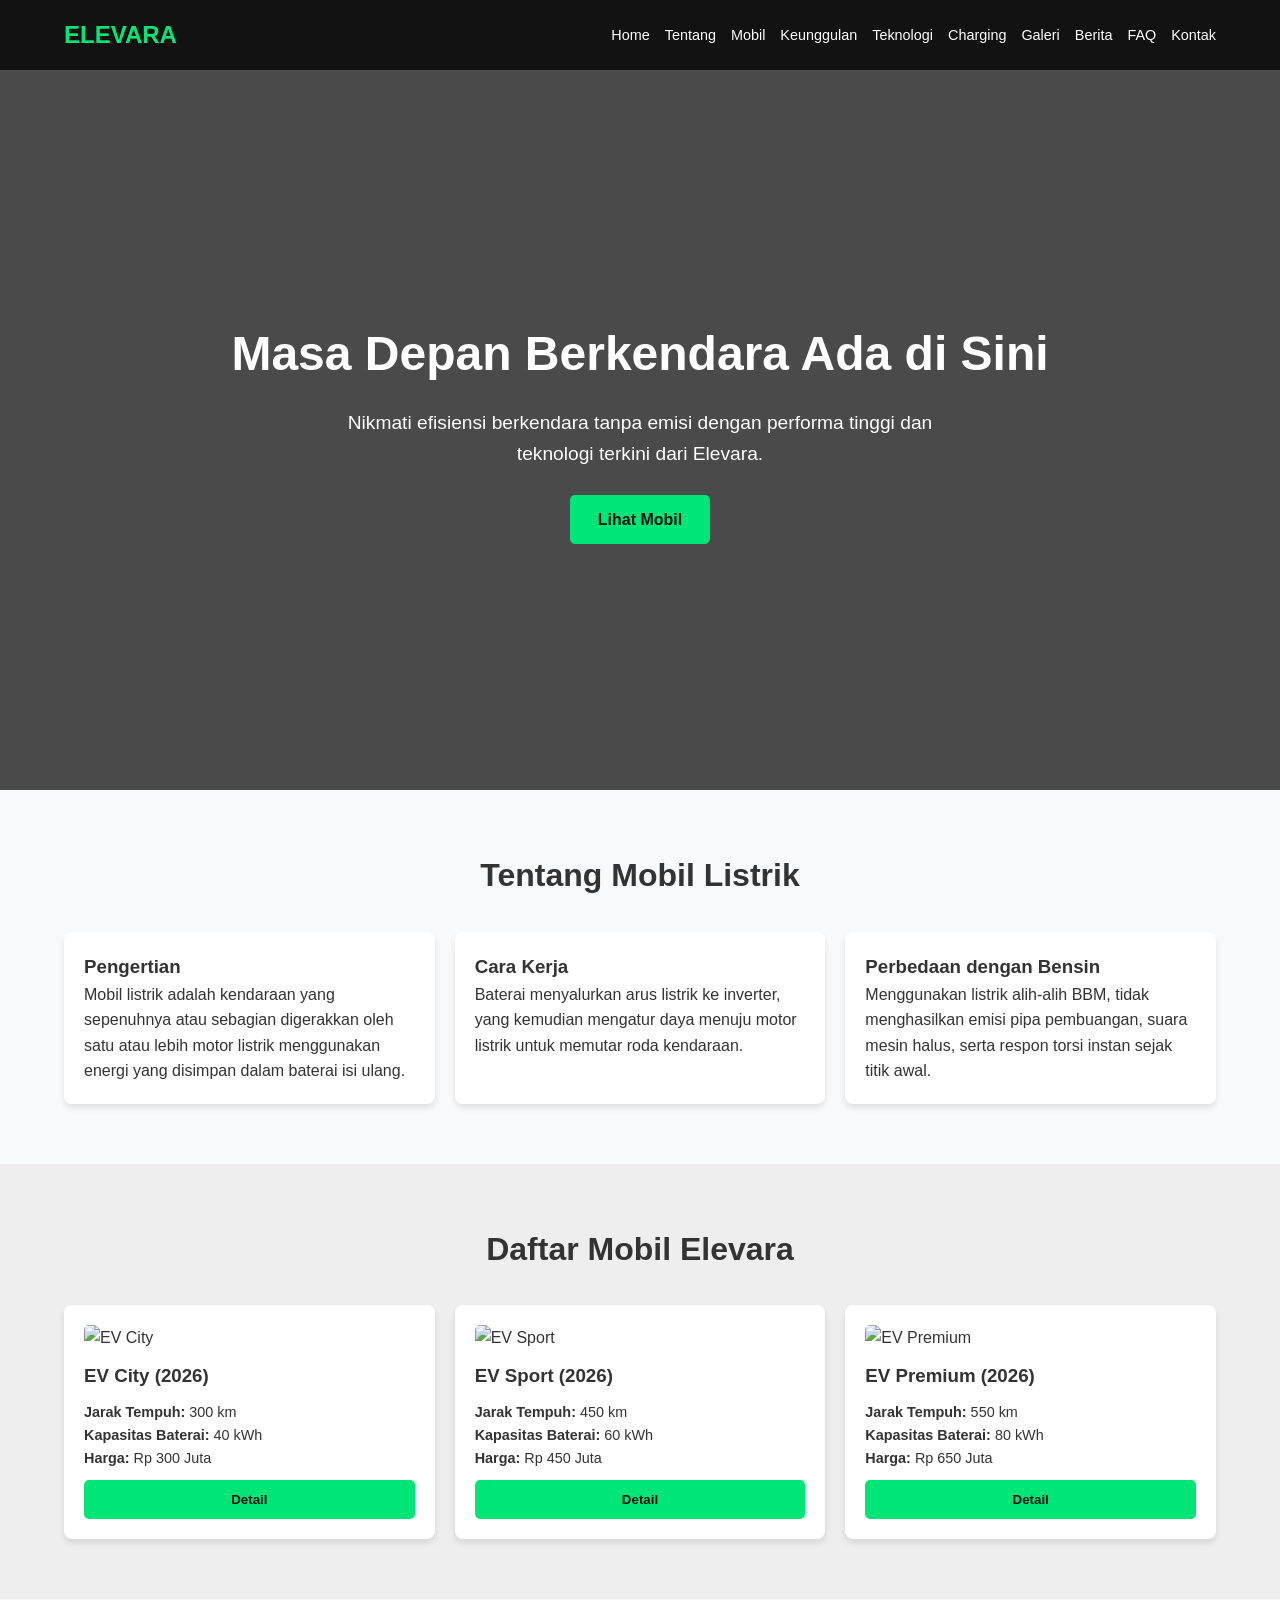
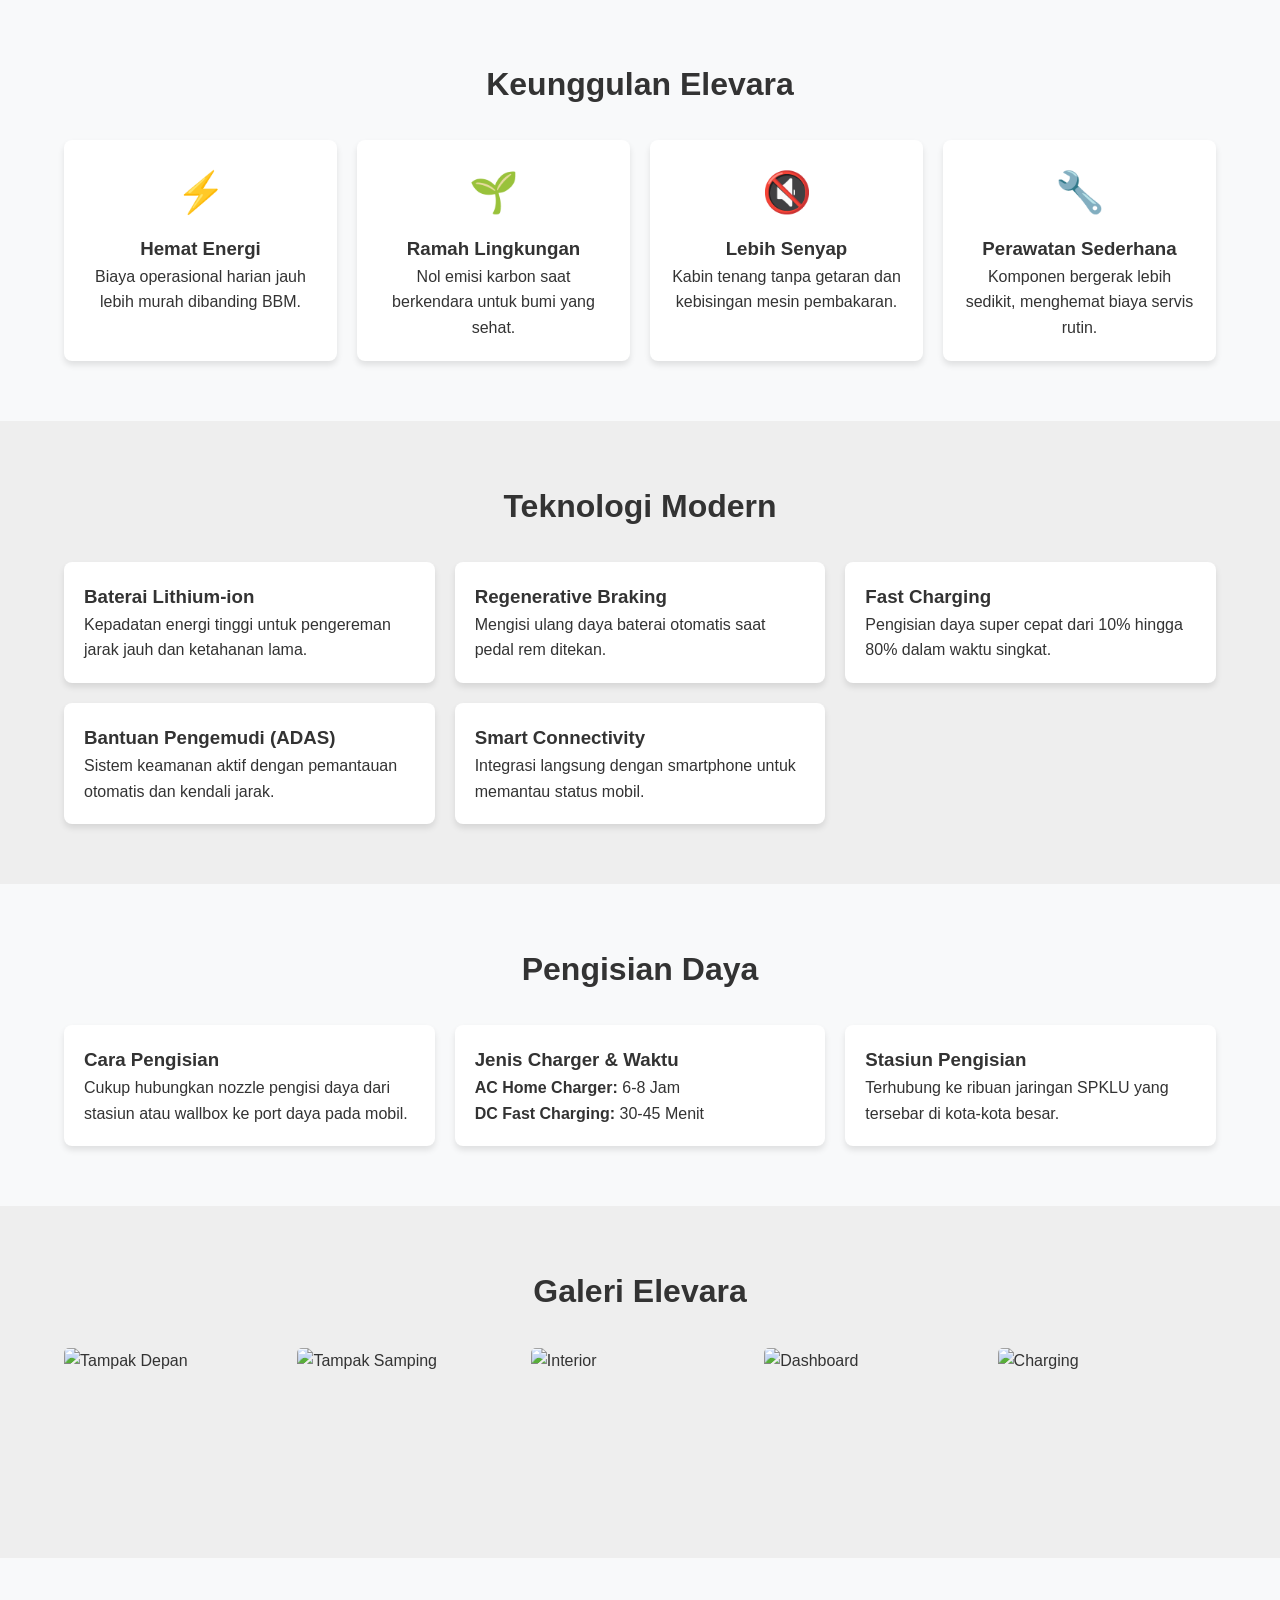
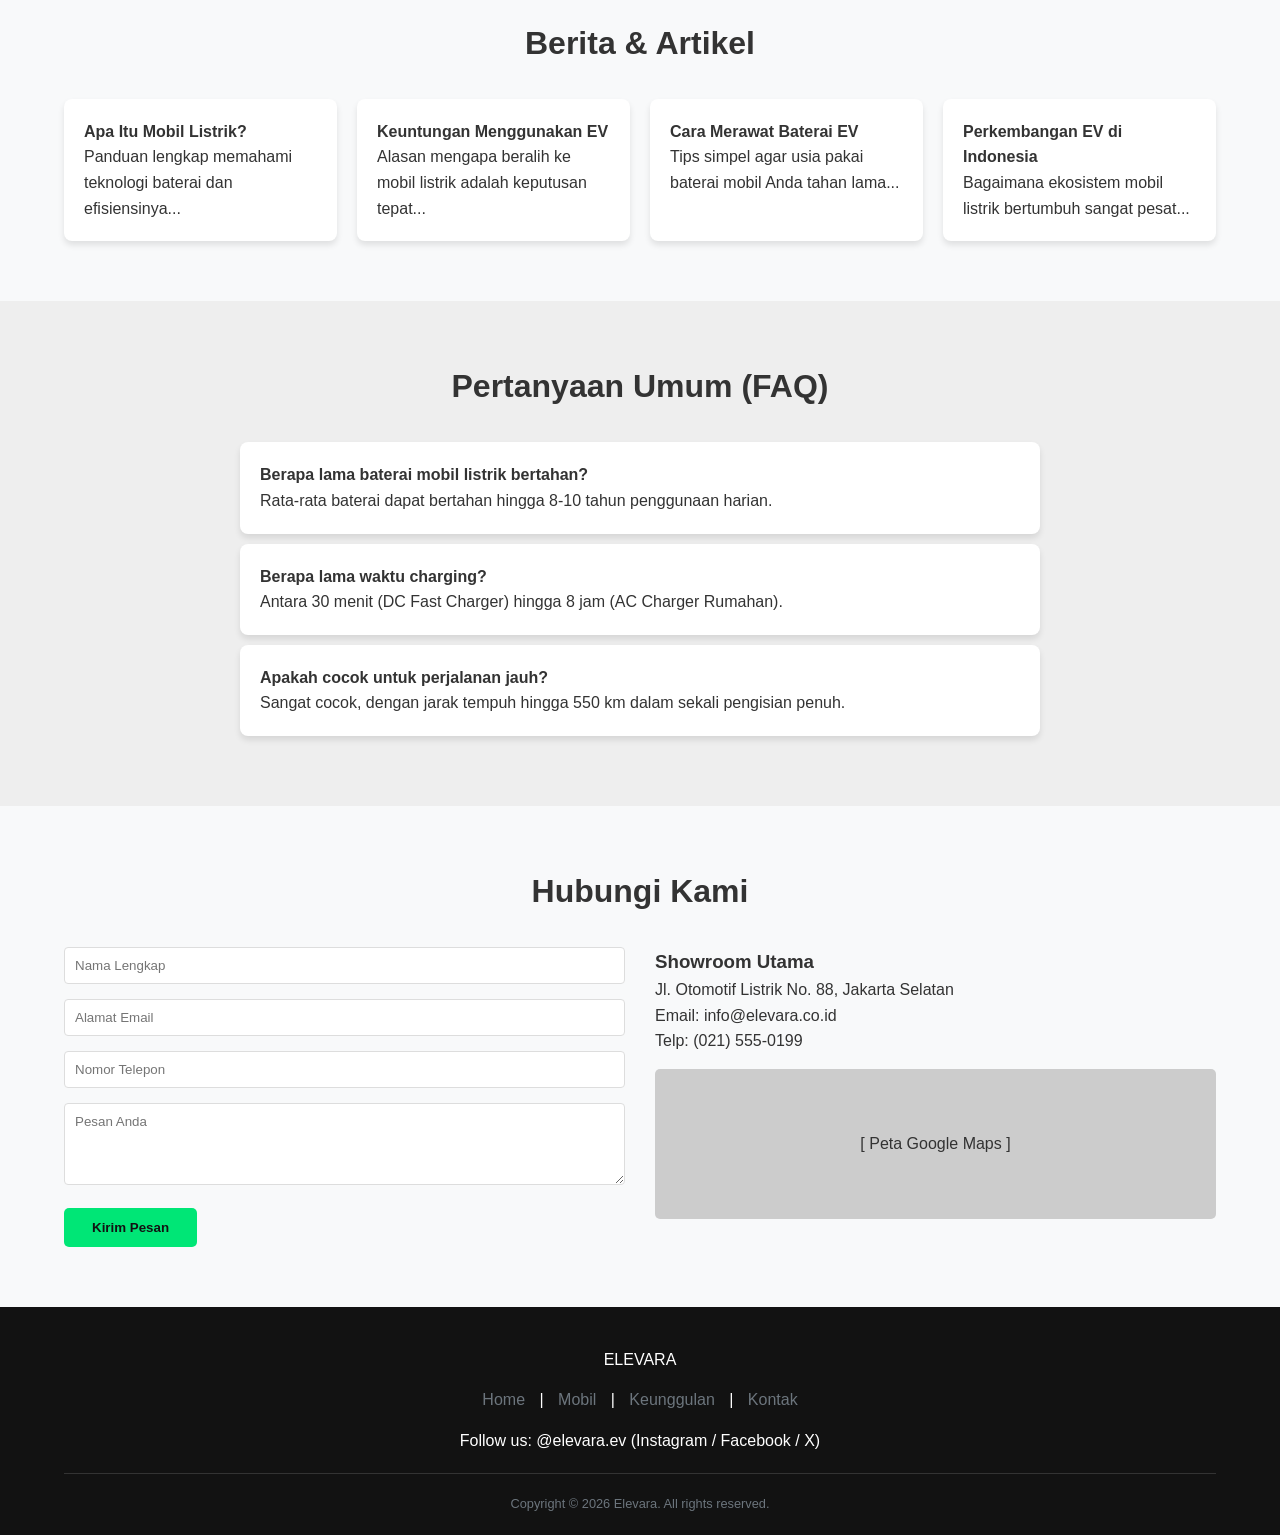
==== index.html @ b480e158 "first push" ====
<!DOCTYPE html>
<html lang="id">
<head>
    <meta charset="UTF-8">
    <meta name="viewport" content="width=device-width, initial-scale=1.0">
    <title>Elevara - Masa Depan Berkendara</title>
    <!-- Menghubungkan ke file CSS eksternal -->
    <link rel="stylesheet" href="style.css">
</head>
<body>

    <!-- Header / Navbar -->
    <nav>
        <div class="logo">ELEVARA</div>
        <ul>
            <li><a href="#home">Home</a></li>
            <li><a href="#tentang">Tentang</a></li>
            <li><a href="#mobil">Mobil</a></li>
            <li><a href="#keunggulan">Keunggulan</a></li>
            <li><a href="#teknologi">Teknologi</a></li>
            <li><a href="#charging">Charging</a></li>
            <li><a href="#galeri">Galeri</a></li>
            <li><a href="#berita">Berita</a></li>
            <li><a href="#faq">FAQ</a></li>
            <li><a href="#kontak">Kontak</a></li>
        </ul>
    </nav>

    <!-- 1. Home / Beranda -->
    <section id="home" class="hero">
        <h1>Masa Depan Berkendara Ada di Sini</h1>
        <p>Nikmati efisiensi berkendara tanpa emisi dengan performa tinggi dan teknologi terkini dari Elevara.</p>
        <a href="#mobil" class="btn">Lihat Mobil</a>
    </section>

    <!-- 2. Tentang Mobil Listrik -->
    <section id="tentang">
        <h2 class="section-title">Tentang Mobil Listrik</h2>
        <div class="grid-3">
            <div class="card">
                <h3>Pengertian</h3>
                <p>Mobil listrik adalah kendaraan yang sepenuhnya atau sebagian digerakkan oleh satu atau lebih motor listrik menggunakan energi yang disimpan dalam baterai isi ulang.</p>
            </div>
            <div class="card">
                <h3>Cara Kerja</h3>
                <p>Baterai menyalurkan arus listrik ke inverter, yang kemudian mengatur daya menuju motor listrik untuk memutar roda kendaraan.</p>
            </div>
            <div class="card">
                <h3>Perbedaan dengan Bensin</h3>
                <p>Menggunakan listrik alih-alih BBM, tidak menghasilkan emisi pipa pembuangan, suara mesin halus, serta respon torsi instan sejak titik awal.</p>
            </div>
        </div>
    </section>

    <!-- 3. Daftar Mobil -->
    <section id="mobil" class="bg-alt">
        <h2 class="section-title">Daftar Mobil Elevara</h2>
        <div class="grid-3">
            <div class="card car-card">
                <img src="https://images.unsplash.com/photo-1552519507-da3b142c6e3d?auto=format&fit=crop&w=500&q=80" alt="EV City">
                <h3>EV City (2026)</h3>
                <ul>
                    <li><strong>Jarak Tempuh:</strong> 300 km</li>
                    <li><strong>Kapasitas Baterai:</strong> 40 kWh</li>
                    <li><strong>Harga:</strong> Rp 300 Juta</li>
                </ul>
                <button class="btn btn-full">Detail</button>
            </div>
            <div class="card car-card">
                <img src="https://images.unsplash.com/photo-1617788138017-80ad40651399?auto=format&fit=crop&w=500&q=80" alt="EV Sport">
                <h3>EV Sport (2026)</h3>
                <ul>
                    <li><strong>Jarak Tempuh:</strong> 450 km</li>
                    <li><strong>Kapasitas Baterai:</strong> 60 kWh</li>
                    <li><strong>Harga:</strong> Rp 450 Juta</li>
                </ul>
                <button class="btn btn-full">Detail</button>
            </div>
            <div class="card car-card">
                <img src="https://images.unsplash.com/photo-1560958089-b8a1929cea89?auto=format&fit=crop&w=500&q=80" alt="EV Premium">
                <h3>EV Premium (2026)</h3>
                <ul>
                    <li><strong>Jarak Tempuh:</strong> 550 km</li>
                    <li><strong>Kapasitas Baterai:</strong> 80 kWh</li>
                    <li><strong>Harga:</strong> Rp 650 Juta</li>
                </ul>
                <button class="btn btn-full">Detail</button>
            </div>
        </div>
    </section>

    <!-- 4. Keunggulan -->
    <section id="keunggulan">
        <h2 class="section-title">Keunggulan Elevara</h2>
        <div class="grid-4">
            <div class="card card-center">
                <h2>⚡</h2>
                <h3>Hemat Energi</h3>
                <p>Biaya operasional harian jauh lebih murah dibanding BBM.</p>
            </div>
            <div class="card card-center">
                <h2>🌱</h2>
                <h3>Ramah Lingkungan</h3>
                <p>Nol emisi karbon saat berkendara untuk bumi yang sehat.</p>
            </div>
            <div class="card card-center">
                <h2>🔇</h2>
                <h3>Lebih Senyap</h3>
                <p>Kabin tenang tanpa getaran dan kebisingan mesin pembakaran.</p>
            </div>
            <div class="card card-center">
                <h2>🔧</h2>
                <h3>Perawatan Sederhana</h3>
                <p>Komponen bergerak lebih sedikit, menghemat biaya servis rutin.</p>
            </div>
        </div>
    </section>

    <!-- 5. Teknologi -->
    <section id="teknologi" class="bg-alt">
        <h2 class="section-title">Teknologi Modern</h2>
        <div class="grid-3">
            <div class="card">
                <h3>Baterai Lithium-ion</h3>
                <p>Kepadatan energi tinggi untuk pengereman jarak jauh dan ketahanan lama.</p>
            </div>
            <div class="card">
                <h3>Regenerative Braking</h3>
                <p>Mengisi ulang daya baterai otomatis saat pedal rem ditekan.</p>
            </div>
            <div class="card">
                <h3>Fast Charging</h3>
                <p>Pengisian daya super cepat dari 10% hingga 80% dalam waktu singkat.</p>
            </div>
            <div class="card">
                <h3>Bantuan Pengemudi (ADAS)</h3>
                <p>Sistem keamanan aktif dengan pemantauan otomatis dan kendali jarak.</p>
            </div>
            <div class="card">
                <h3>Smart Connectivity</h3>
                <p>Integrasi langsung dengan smartphone untuk memantau status mobil.</p>
            </div>
        </div>
    </section>

    <!-- 6. Charging / Pengisian Daya -->
    <section id="charging">
        <h2 class="section-title">Pengisian Daya</h2>
        <div class="grid-3">
            <div class="card">
                <h3>Cara Pengisian</h3>
                <p>Cukup hubungkan nozzle pengisi daya dari stasiun atau wallbox ke port daya pada mobil.</p>
            </div>
            <div class="card">
                <h3>Jenis Charger & Waktu</h3>
                <p><strong>AC Home Charger:</strong> 6-8 Jam<br><strong>DC Fast Charging:</strong> 30-45 Menit</p>
            </div>
            <div class="card">
                <h3>Stasiun Pengisian</h3>
                <p>Terhubung ke ribuan jaringan SPKLU yang tersebar di kota-kota besar.</p>
            </div>
        </div>
    </section>

    <!-- 7. Gallery -->
    <section id="galeri" class="bg-alt">
        <h2 class="section-title">Galeri Elevara</h2>
        <div class="gallery-grid">
            <img src="https://images.unsplash.com/photo-1563720223185-11003d516935?auto=format&fit=crop&w=400&q=80" alt="Tampak Depan">
            <img src="https://images.unsplash.com/photo-1552519507-da3b142c6e3d?auto=format&fit=crop&w=400&q=80" alt="Tampak Samping">
            <img src="https://images.unsplash.com/photo-1541899481282-d53bffe3c35d?auto=format&fit=crop&w=400&q=80" alt="Interior">
            <img src="https://images.unsplash.com/photo-1508974239320-0a029497e820?auto=format&fit=crop&w=400&q=80" alt="Dashboard">
            <img src="https://images.unsplash.com/photo-1563720223185-11003d516935?auto=format&fit=crop&w=400&q=80" alt="Charging">
        </div>
    </section>

    <!-- 8. Berita / Artikel -->
    <section id="berita">
        <h2 class="section-title">Berita & Artikel</h2>
        <div class="grid-4">
            <div class="card">
                <h4>Apa Itu Mobil Listrik?</h4>
                <p>Panduan lengkap memahami teknologi baterai dan efisiensinya...</p>
            </div>
            <div class="card">
                <h4>Keuntungan Menggunakan EV</h4>
                <p>Alasan mengapa beralih ke mobil listrik adalah keputusan tepat...</p>
            </div>
            <div class="card">
                <h4>Cara Merawat Baterai EV</h4>
                <p>Tips simpel agar usia pakai baterai mobil Anda tahan lama...</p>
            </div>
            <div class="card">
                <h4>Perkembangan EV di Indonesia</h4>
                <p>Bagaimana ekosistem mobil listrik bertumbuh sangat pesat...</p>
            </div>
        </div>
    </section>

    <!-- 9. FAQ -->
    <section id="faq" class="bg-alt">
        <h2 class="section-title">Pertanyaan Umum (FAQ)</h2>
        <div class="faq-container">
            <div class="card mb-10">
                <strong>Berapa lama baterai mobil listrik bertahan?</strong>
                <p>Rata-rata baterai dapat bertahan hingga 8-10 tahun penggunaan harian.</p>
            </div>
            <div class="card mb-10">
                <strong>Berapa lama waktu charging?</strong>
                <p>Antara 30 menit (DC Fast Charger) hingga 8 jam (AC Charger Rumahan).</p>
            </div>
            <div class="card mb-10">
                <strong>Apakah cocok untuk perjalanan jauh?</strong>
                <p>Sangat cocok, dengan jarak tempuh hingga 550 km dalam sekali pengisian penuh.</p>
            </div>
        </div>
    </section>

    <!-- 10. Contact -->
    <section id="kontak">
        <h2 class="section-title">Hubungi Kami</h2>
        <div class="contact-container">
            <form action="#">
                <input type="text" placeholder="Nama Lengkap" required>
                <input type="email" placeholder="Alamat Email" required>
                <input type="tel" placeholder="Nomor Telepon" required>
                <textarea rows="4" placeholder="Pesan Anda"></textarea>
                <button type="submit" class="btn">Kirim Pesan</button>
            </form>
            <div>
                <h3>Showroom Utama</h3>
                <p>Jl. Otomotif Listrik No. 88, Jakarta Selatan</p>
                <p>Email: info@elevara.co.id</p>
                <p>Telp: (021) 555-0199</p>
                <div class="map-placeholder">
                    [ Peta Google Maps ]
                </div>
            </div>
        </div>
    </section>

    <!-- 11. Footer -->
    <footer>
        <div class="logo">ELEVARA</div>
        <div class="footer-links">
            <a href="#home">Home</a> | 
            <a href="#mobil">Mobil</a> | 
            <a href="#keunggulan">Keunggulan</a> | 
            <a href="#kontak">Kontak</a>
        </div>
        <p>Follow us: @elevara.ev (Instagram / Facebook / X)</p>
        <div class="copyright">
            Copyright © 2026 Elevara. All rights reserved.
        </div>
    </footer>

</body>
</html>
---- style.css ----
:root {
    --primary: #0d6efd;
    --accent: #00e676;
    --dark: #121212;
    --light: #f8f9fa;
    --grey: #6c757d;
}

* {
    box-sizing: border-box;
    margin: 0;
    padding: 0;
    font-family: 'Segoe UI', Tahoma, Geneva, Verdana, sans-serif;
}

body {
    background-color: var(--light);
    color: #333;
    line-height: 1.6;
}

/* Navigation */
nav {
    background: var(--dark);
    color: white;
    padding: 1rem 5%;
    display: flex;
    justify-content: space-between;
    align-items: center;
    position: sticky;
    top: 0;
    z-index: 1000;
}

nav .logo {
    font-size: 1.5rem;
    font-weight: bold;
    color: var(--accent);
}

nav ul {
    display: flex;
    list-style: none;
    gap: 15px;
}

nav a {
    color: white;
    text-decoration: none;
    font-size: 0.9rem;
    transition: 0.3s;
}

nav a:hover {
    color: var(--accent);
}

/* General Section */
section {
    padding: 60px 5%;
}

.bg-alt {
    background-color: #eee;
}

.section-title {
    text-align: center;
    font-size: 2rem;
    margin-bottom: 30px;
}

/* 1. Hero Section */
.hero {
    background: linear-gradient(rgba(0, 0, 0, 0.7), rgba(0, 0, 0, 0.7)), 
                url('https://images.unsplash.com/photo-1563720223185-11003d516935?auto=format&fit=crop&w=1200&q=80') center/cover;
    height: 80vh;
    color: white;
    display: flex;
    flex-direction: column;
    justify-content: center;
    align-items: center;
    text-align: center;
    padding: 0 20px;
}

.hero h1 {
    font-size: 3rem;
    margin-bottom: 15px;
}

.hero p {
    font-size: 1.2rem;
    max-width: 600px;
    margin-bottom: 25px;
}

/* Buttons */
.btn {
    background: var(--accent);
    color: var(--dark);
    padding: 12px 28px;
    text-decoration: none;
    font-weight: bold;
    border-radius: 5px;
    border: none;
    cursor: pointer;
    display: inline-block;
}

.btn:hover {
    background: #00c853;
}

.btn-full {
    width: 100%;
}

/* Grid Layouts */
.grid-3 {
    display: grid;
    grid-template-columns: repeat(auto-fit, minmax(280px, 1fr));
    gap: 20px;
}

.grid-4 {
    display: grid;
    grid-template-columns: repeat(auto-fit, minmax(220px, 1fr));
    gap: 20px;
}

/* Cards */
.card {
    background: white;
    border-radius: 8px;
    padding: 20px;
    box-shadow: 0 4px 6px rgba(0, 0, 0, 0.1);
}

.card-center {
    text-align: center;
}

.card-center h2 {
    font-size: 2.5rem;
    margin-bottom: 10px;
}

.mb-10 {
    margin-bottom: 10px;
}

/* 3. Mobil Cards */
.car-card img {
    width: 100%;
    height: 180px;
    object-fit: cover;
    border-radius: 5px;
}

.car-card h3 {
    margin: 10px 0;
}

.car-card ul {
    list-style: none;
    margin: 10px 0;
    font-size: 0.9rem;
}

/* 7. Gallery */
.gallery-grid {
    display: grid;
    grid-template-columns: repeat(auto-fit, minmax(200px, 1fr));
    gap: 15px;
}

.gallery-grid img {
    width: 100%;
    height: 150px;
    object-fit: cover;
    border-radius: 5px;
}

/* 9. FAQ Container */
.faq-container {
    max-width: 800px;
    margin: auto;
}

/* 10. Contact */
.contact-container {
    display: grid;
    grid-template-columns: repeat(auto-fit, minmax(300px, 1fr));
    gap: 30px;
}

form input, form textarea {
    width: 100%;
    padding: 10px;
    margin-bottom: 15px;
    border: 1px solid #ddd;
    border-radius: 4px;
}

.map-placeholder {
    background: #ccc;
    width: 100%;
    height: 150px;
    border-radius: 5px;
    margin-top: 15px;
    display: flex;
    align-items: center;
    justify-content: center;
}

/* 11. Footer */
footer {
    background: var(--dark);
    color: white;
    padding: 40px 5% 20px;
    text-align: center;
}

.footer-links {
    margin: 15px 0;
}

footer a {
    color: var(--grey);
    text-decoration: none;
    margin: 0 10px;
}

.copyright {
    margin-top: 20px;
    border-top: 1px solid #333;
    padding-top: 20px;
    font-size: 0.8rem;
    color: var(--grey);
}
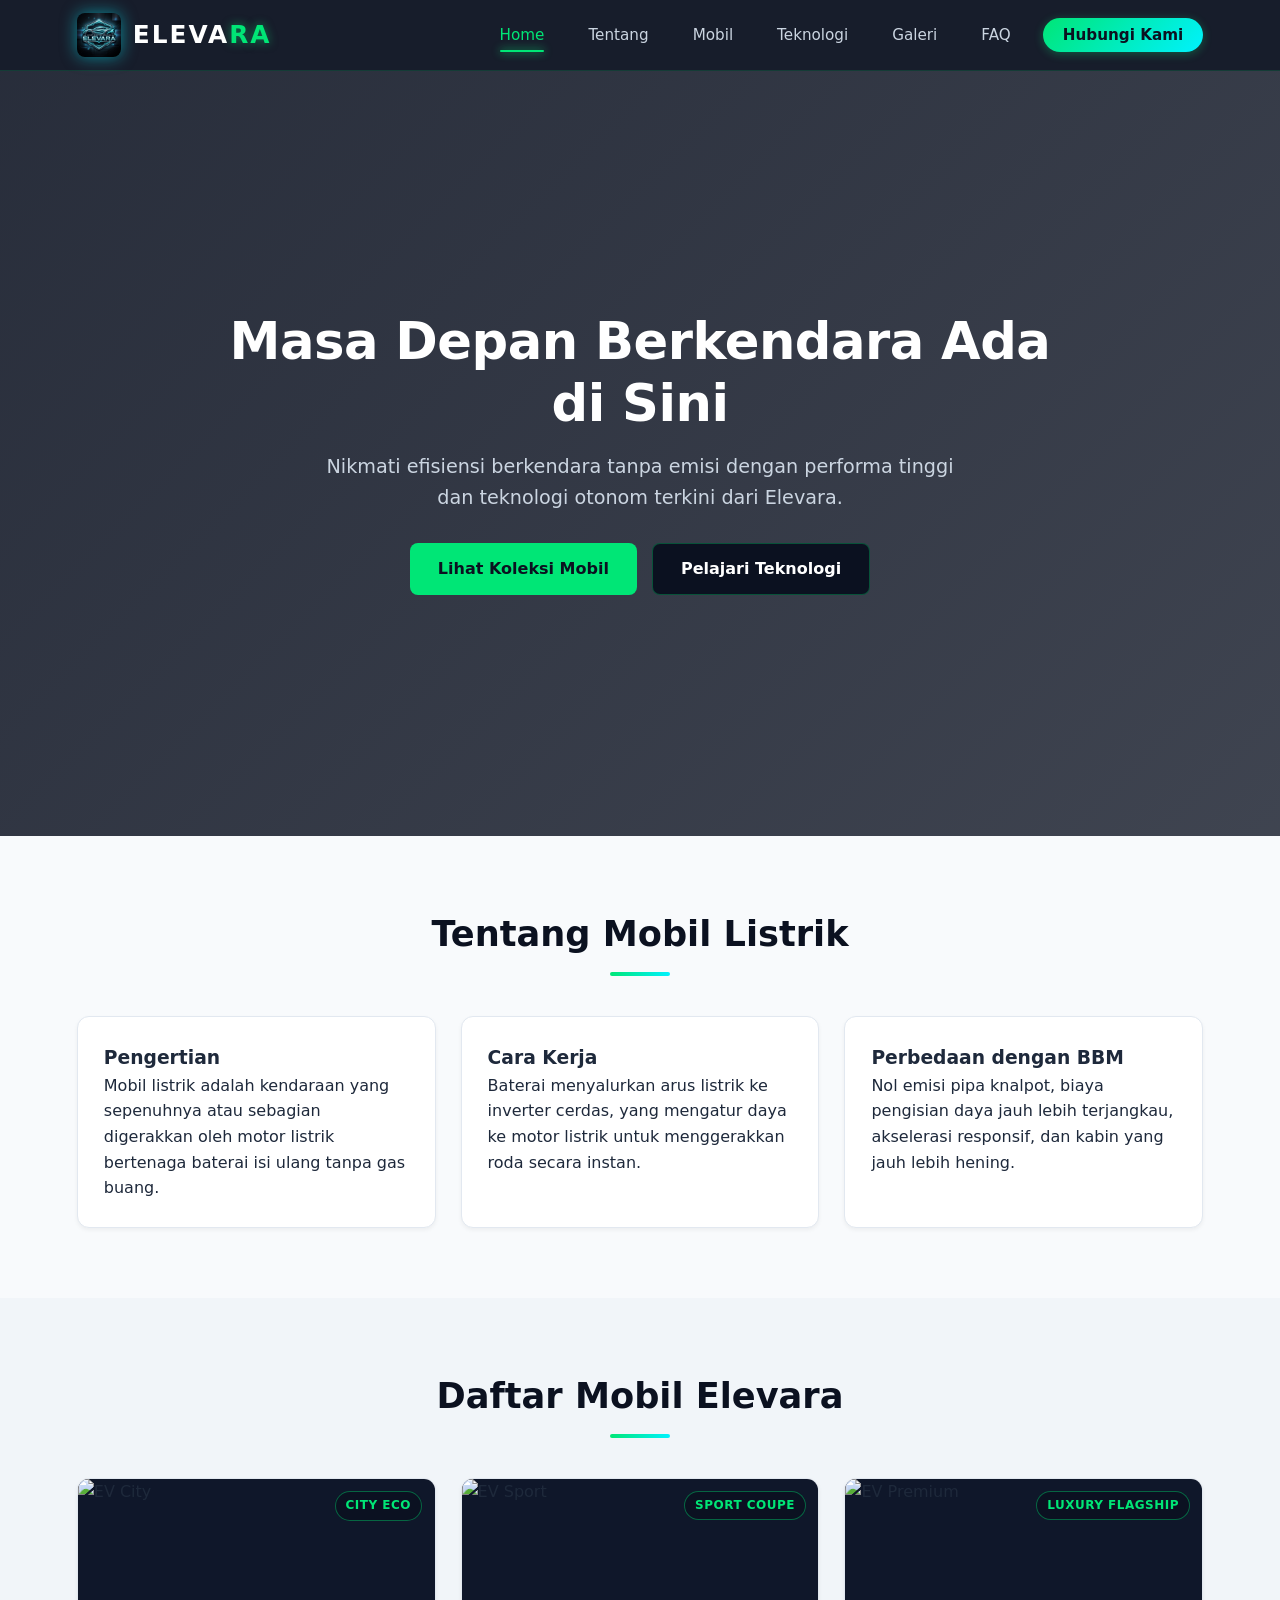
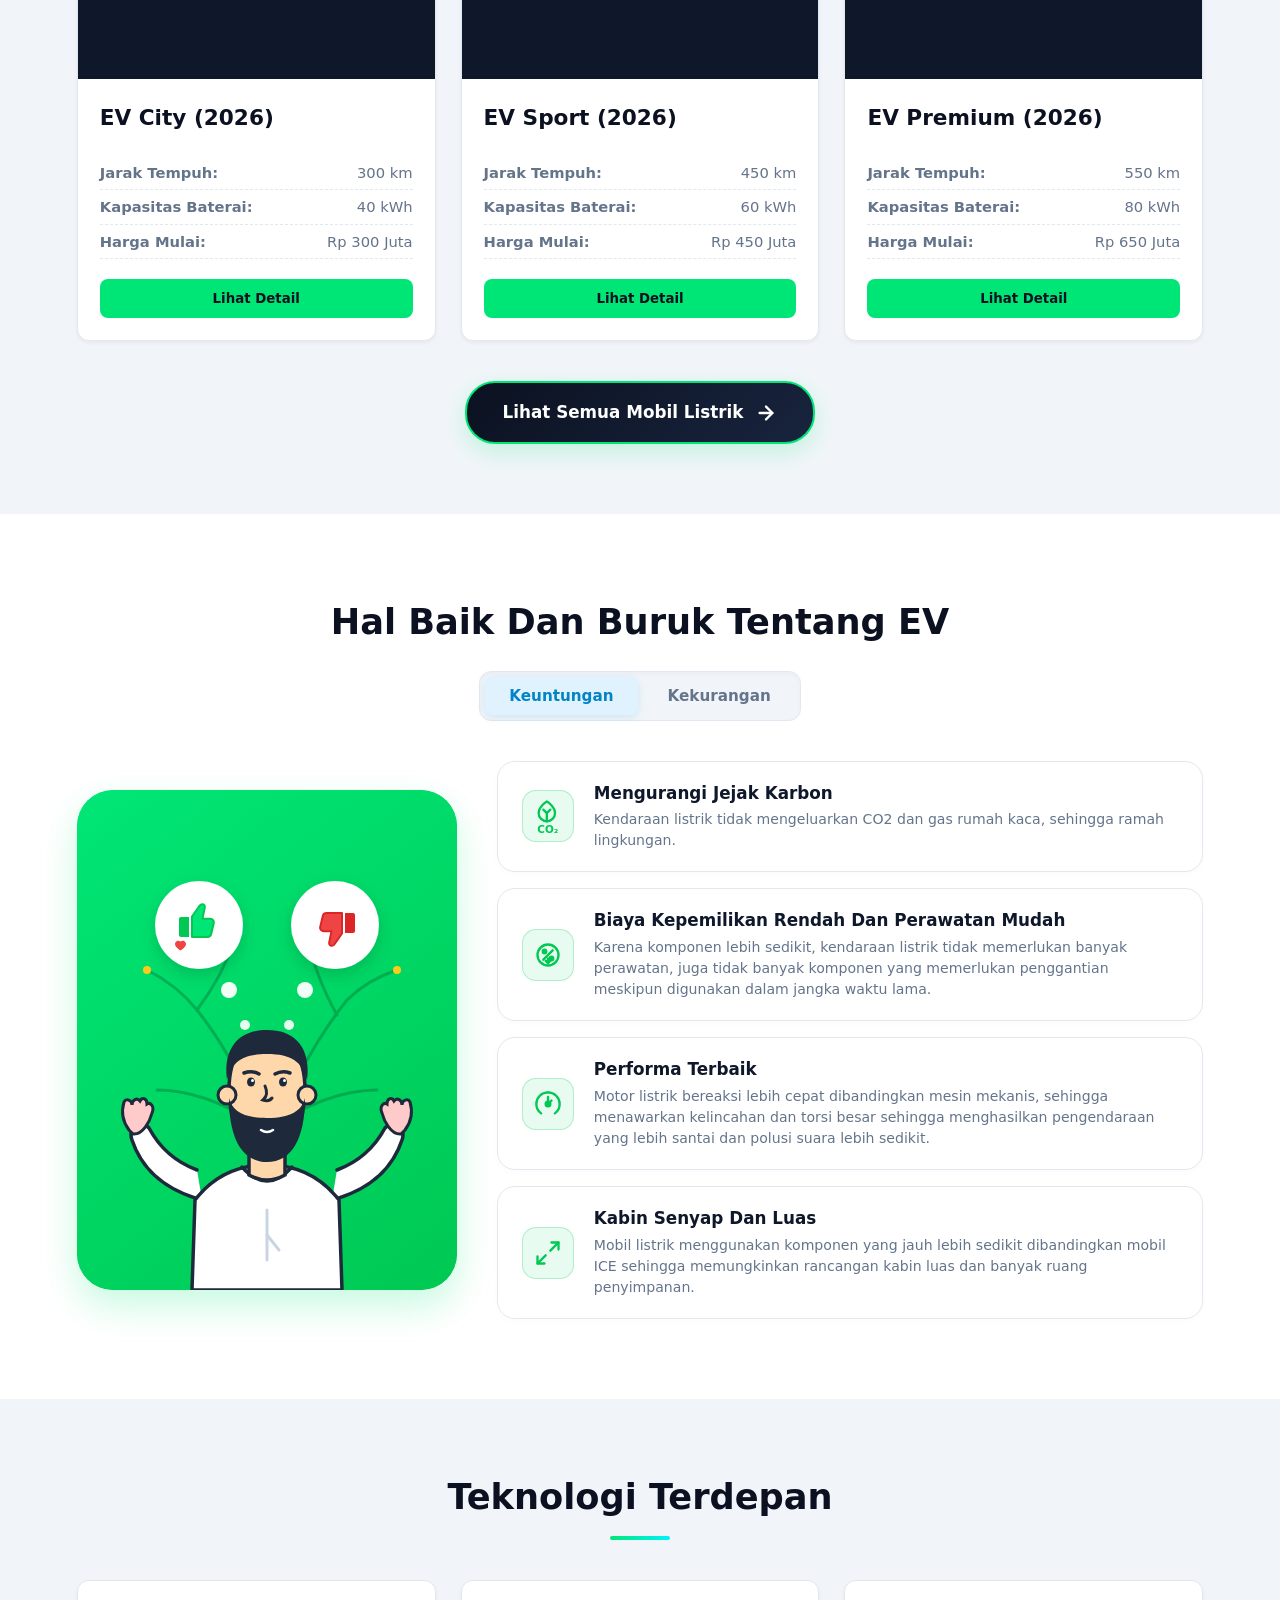
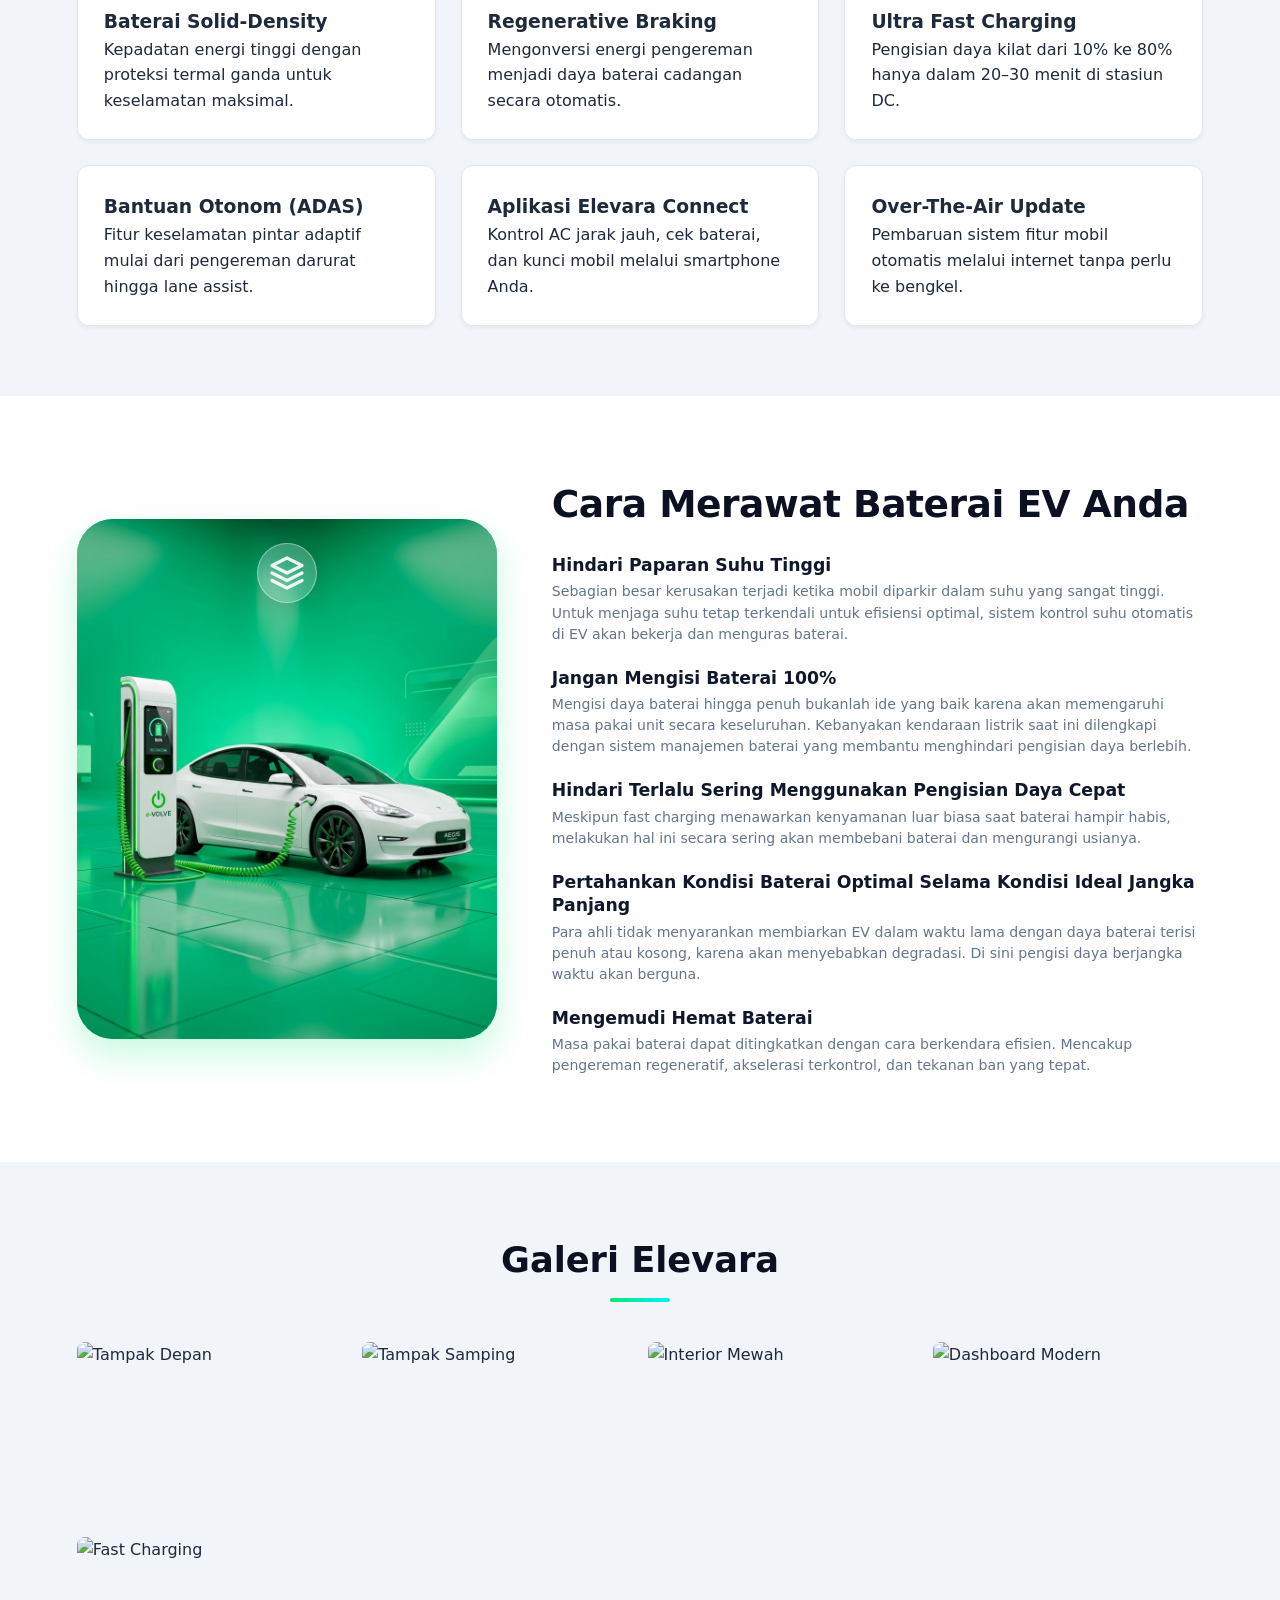
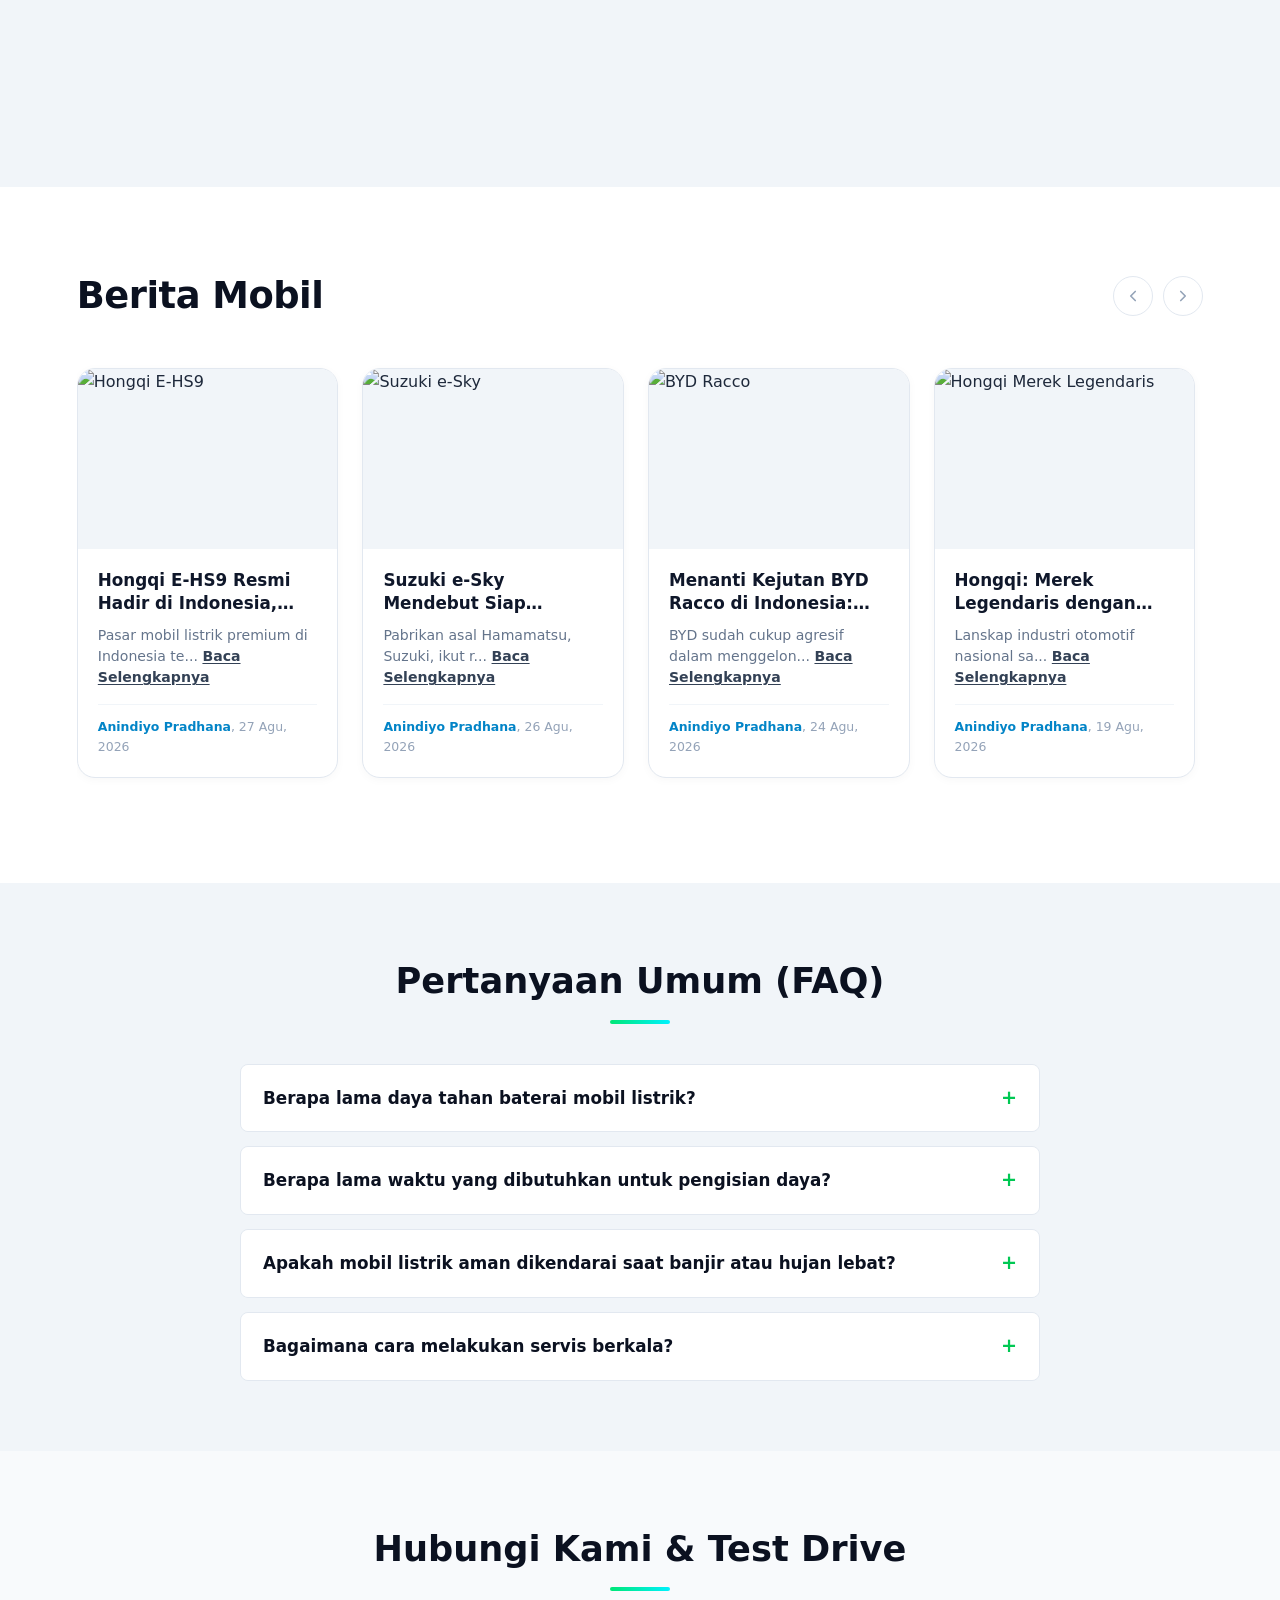
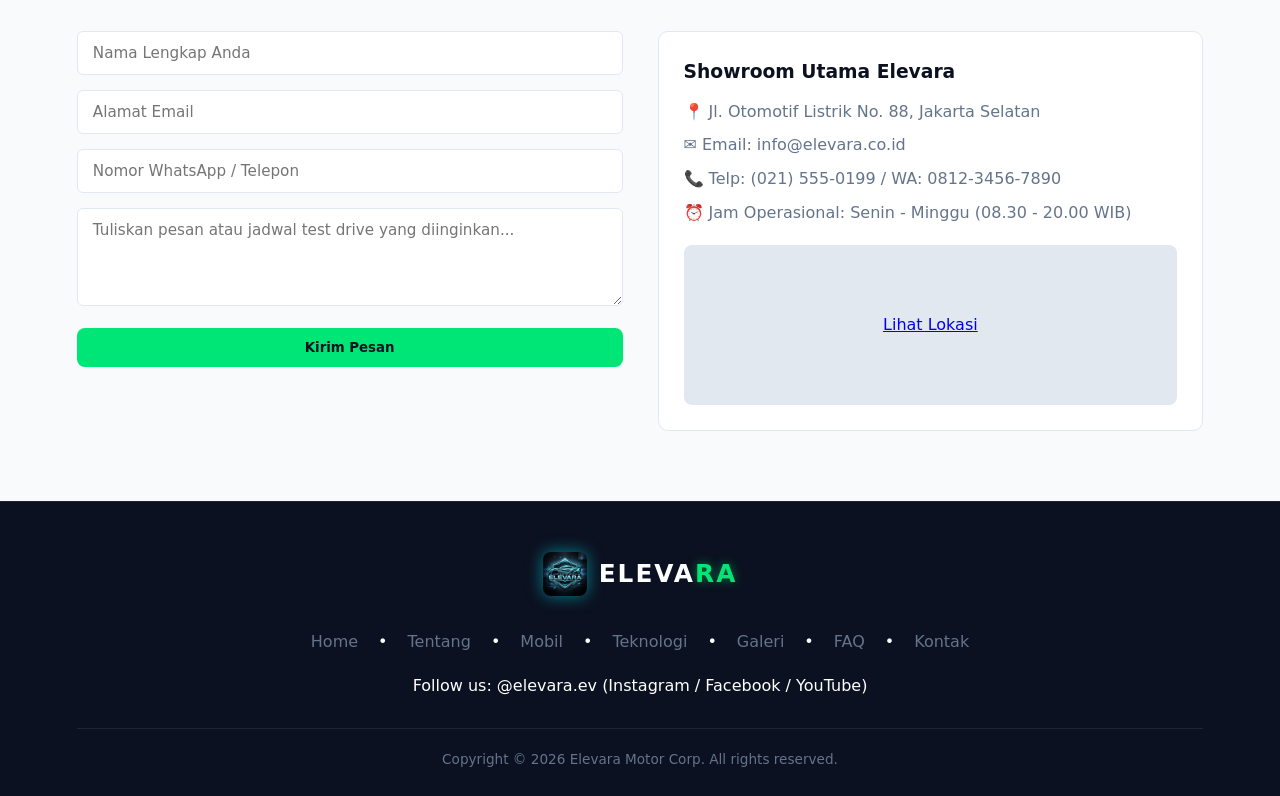
==== commit b65f14ce: "ganti code" ====
--- a/index.html
+++ b/index.html
@@ -1,258 +1,1287 @@
-<!DOCTYPE html>
+<!doctype html>
 <html lang="id">
-<head>
-    <meta charset="UTF-8">
-    <meta name="viewport" content="width=device-width, initial-scale=1.0">
-    <title>Elevara - Masa Depan Berkendara</title>
+  <head>
+    <meta charset="UTF-8" />
+    <meta name="viewport" content="width=device-width, initial-scale=1.0" />
+    <title>Elevara - Masa Depan Berkendara Listrik</title>
     <!-- Menghubungkan ke file CSS eksternal -->
-    <link rel="stylesheet" href="style.css">
-</head>
-<body>
-
-    <!-- Header / Navbar -->
-    <nav>
-        <div class="logo">ELEVARA</div>
-        <ul>
-            <li><a href="#home">Home</a></li>
-            <li><a href="#tentang">Tentang</a></li>
-            <li><a href="#mobil">Mobil</a></li>
-            <li><a href="#keunggulan">Keunggulan</a></li>
-            <li><a href="#teknologi">Teknologi</a></li>
-            <li><a href="#charging">Charging</a></li>
-            <li><a href="#galeri">Galeri</a></li>
-            <li><a href="#berita">Berita</a></li>
-            <li><a href="#faq">FAQ</a></li>
-            <li><a href="#kontak">Kontak</a></li>
+    <link rel="stylesheet" href="style.css" />
+  </head>
+
+  <body>
+    <!-- Header / Navbar Ringkas & Futuristik -->
+    <header>
+      <nav>
+        <!-- Bagian Logo Futuristik Elevara -->
+        <a href="index.html" class="logo" title="Elevara Home">
+          <img src="logo.png" alt="Logo Elevara" id="brandLogo" />
+          <span class="logo-text">ELEVA<span>RA</span></span>
+        </a>
+
+        <!-- Tombol Hamburger untuk Tampilan Mobile -->
+        <button
+          class="menu-toggle"
+          id="menuToggle"
+          aria-label="Buka Menu Navigasi"
+        >
+          <span></span>
+          <span></span>
+          <span></span>
+        </button>
+
+        <!-- Daftar Menu yang Disederhanakan / Dikurangi agar tidak terlalu ramai -->
+        <ul class="nav-links" id="navLinks">
+          <li><a href="#home" class="active">Home</a></li>
+          <li><a href="#tentang">Tentang</a></li>
+          <li><a href="#mobil">Mobil</a></li>
+          <li><a href="#teknologi">Teknologi</a></li>
+          <li><a href="#galeri">Galeri</a></li>
+          <li><a href="#faq">FAQ</a></li>
+          <li><a href="#kontak" class="nav-cta">Hubungi Kami</a></li>
         </ul>
-    </nav>
+      </nav>
+    </header>
 
     <!-- 1. Home / Beranda -->
     <section id="home" class="hero">
-        <h1>Masa Depan Berkendara Ada di Sini</h1>
-        <p>Nikmati efisiensi berkendara tanpa emisi dengan performa tinggi dan teknologi terkini dari Elevara.</p>
-        <a href="#mobil" class="btn">Lihat Mobil</a>
+      <h1>Masa Depan Berkendara Ada di Sini</h1>
+      <p>
+        Nikmati efisiensi berkendara tanpa emisi dengan performa tinggi dan
+        teknologi otonom terkini dari Elevara.
+      </p>
+      <div
+        style="
+          display: flex;
+          gap: 15px;
+          flex-wrap: wrap;
+          justify-content: center;
+        "
+      >
+        <a href="mobil.html" class="btn">Lihat Koleksi Mobil</a>
+        <a href="#tentang" class="btn btn-secondary">Pelajari Teknologi</a>
+      </div>
     </section>
 
     <!-- 2. Tentang Mobil Listrik -->
     <section id="tentang">
-        <h2 class="section-title">Tentang Mobil Listrik</h2>
-        <div class="grid-3">
-            <div class="card">
-                <h3>Pengertian</h3>
-                <p>Mobil listrik adalah kendaraan yang sepenuhnya atau sebagian digerakkan oleh satu atau lebih motor listrik menggunakan energi yang disimpan dalam baterai isi ulang.</p>
-            </div>
-            <div class="card">
-                <h3>Cara Kerja</h3>
-                <p>Baterai menyalurkan arus listrik ke inverter, yang kemudian mengatur daya menuju motor listrik untuk memutar roda kendaraan.</p>
-            </div>
-            <div class="card">
-                <h3>Perbedaan dengan Bensin</h3>
-                <p>Menggunakan listrik alih-alih BBM, tidak menghasilkan emisi pipa pembuangan, suara mesin halus, serta respon torsi instan sejak titik awal.</p>
-            </div>
-        </div>
+      <h2 class="section-title">Tentang Mobil Listrik</h2>
+      <div class="grid-3">
+        <div class="card">
+          <h3>Pengertian</h3>
+          <p>
+            Mobil listrik adalah kendaraan yang sepenuhnya atau sebagian
+            digerakkan oleh motor listrik bertenaga baterai isi ulang tanpa gas
+            buang.
+          </p>
+        </div>
+        <div class="card">
+          <h3>Cara Kerja</h3>
+          <p>
+            Baterai menyalurkan arus listrik ke inverter cerdas, yang mengatur
+            daya ke motor listrik untuk menggerakkan roda secara instan.
+          </p>
+        </div>
+        <div class="card">
+          <h3>Perbedaan dengan BBM</h3>
+          <p>
+            Nol emisi pipa knalpot, biaya pengisian daya jauh lebih terjangkau,
+            akselerasi responsif, dan kabin yang jauh lebih hening.
+          </p>
+        </div>
+      </div>
     </section>
 
-    <!-- 3. Daftar Mobil -->
+    <!-- 3. Daftar Mobil Unggulan -->
     <section id="mobil" class="bg-alt">
-        <h2 class="section-title">Daftar Mobil Elevara</h2>
-        <div class="grid-3">
-            <div class="card car-card">
-                <img src="https://images.unsplash.com/photo-1552519507-da3b142c6e3d?auto=format&fit=crop&w=500&q=80" alt="EV City">
-                <h3>EV City (2026)</h3>
-                <ul>
-                    <li><strong>Jarak Tempuh:</strong> 300 km</li>
-                    <li><strong>Kapasitas Baterai:</strong> 40 kWh</li>
-                    <li><strong>Harga:</strong> Rp 300 Juta</li>
-                </ul>
-                <button class="btn btn-full">Detail</button>
-            </div>
-            <div class="card car-card">
-                <img src="https://images.unsplash.com/photo-1617788138017-80ad40651399?auto=format&fit=crop&w=500&q=80" alt="EV Sport">
-                <h3>EV Sport (2026)</h3>
-                <ul>
-                    <li><strong>Jarak Tempuh:</strong> 450 km</li>
-                    <li><strong>Kapasitas Baterai:</strong> 60 kWh</li>
-                    <li><strong>Harga:</strong> Rp 450 Juta</li>
-                </ul>
-                <button class="btn btn-full">Detail</button>
-            </div>
-            <div class="card car-card">
-                <img src="https://images.unsplash.com/photo-1560958089-b8a1929cea89?auto=format&fit=crop&w=500&q=80" alt="EV Premium">
-                <h3>EV Premium (2026)</h3>
-                <ul>
-                    <li><strong>Jarak Tempuh:</strong> 550 km</li>
-                    <li><strong>Kapasitas Baterai:</strong> 80 kWh</li>
-                    <li><strong>Harga:</strong> Rp 650 Juta</li>
-                </ul>
-                <button class="btn btn-full">Detail</button>
-            </div>
-        </div>
+      <h2 class="section-title">Daftar Mobil Elevara</h2>
+      <div class="grid-3">
+        <!-- Mobil 1 -->
+        <div class="card car-card">
+          <div class="car-img-wrapper">
+            <img
+              src="https://images.unsplash.com/photo-1552519507-da3b142c6e3d?auto=format&fit=crop&w=600&q=80"
+              alt="EV City"
+            />
+            <span class="car-badge">City Eco</span>
+          </div>
+          <div class="car-card-body">
+            <h3>EV City (2026)</h3>
+            <ul>
+              <li><strong>Jarak Tempuh:</strong> <span>300 km</span></li>
+              <li><strong>Kapasitas Baterai:</strong> <span>40 kWh</span></li>
+              <li><strong>Harga Mulai:</strong> <span>Rp 300 Juta</span></li>
+            </ul>
+            <button class="btn btn-full car-detail-btn">Lihat Detail</button>
+          </div>
+        </div>
+
+        <!-- Mobil 2 -->
+        <div class="card car-card">
+          <div class="car-img-wrapper">
+            <img
+              src="https://images.unsplash.com/photo-1617788138017-80ad40651399?auto=format&fit=crop&w=600&q=80"
+              alt="EV Sport"
+            />
+            <span class="car-badge">Sport Coupe</span>
+          </div>
+          <div class="car-card-body">
+            <h3>EV Sport (2026)</h3>
+            <ul>
+              <li><strong>Jarak Tempuh:</strong> <span>450 km</span></li>
+              <li><strong>Kapasitas Baterai:</strong> <span>60 kWh</span></li>
+              <li><strong>Harga Mulai:</strong> <span>Rp 450 Juta</span></li>
+            </ul>
+            <button class="btn btn-full car-detail-btn">Lihat Detail</button>
+          </div>
+        </div>
+
+        <!-- Mobil 3 -->
+        <div class="card car-card">
+          <div class="car-img-wrapper">
+            <img
+              src="https://images.unsplash.com/photo-1560958089-b8a1929cea89?auto=format&fit=crop&w=600&q=80"
+              alt="EV Premium"
+            />
+            <span class="car-badge">Luxury Flagship</span>
+          </div>
+          <div class="car-card-body">
+            <h3>EV Premium (2026)</h3>
+            <ul>
+              <li><strong>Jarak Tempuh:</strong> <span>550 km</span></li>
+              <li><strong>Kapasitas Baterai:</strong> <span>80 kWh</span></li>
+              <li><strong>Harga Mulai:</strong> <span>Rp 650 Juta</span></li>
+            </ul>
+            <button class="btn btn-full car-detail-btn">Lihat Detail</button>
+          </div>
+        </div>
+      </div>
+
+      <!-- Tombol untuk melihat 10 daftar mobil lengkap di halaman berbeda -->
+      <div class="view-all-container">
+        <a href="mobil.html" class="btn-all-cars">
+          <span>Lihat Semua Mobil Listrik</span>
+          <svg
+            width="22"
+            height="22"
+            viewBox="0 0 24 24"
+            fill="none"
+            stroke="currentColor"
+            stroke-width="2.5"
+            stroke-linecap="round"
+            stroke-linejoin="round"
+          >
+            <line x1="5" y1="12" x2="19" y2="12"></line>
+            <polyline points="12 5 19 12 12 19"></polyline>
+          </svg>
+        </a>
+      </div>
     </section>
 
-    <!-- 4. Keunggulan -->
-    <section id="keunggulan">
-        <h2 class="section-title">Keunggulan Elevara</h2>
-        <div class="grid-4">
-            <div class="card card-center">
-                <h2>⚡</h2>
-                <h3>Hemat Energi</h3>
-                <p>Biaya operasional harian jauh lebih murah dibanding BBM.</p>
-            </div>
-            <div class="card card-center">
-                <h2>🌱</h2>
-                <h3>Ramah Lingkungan</h3>
-                <p>Nol emisi karbon saat berkendara untuk bumi yang sehat.</p>
-            </div>
-            <div class="card card-center">
-                <h2>🔇</h2>
-                <h3>Lebih Senyap</h3>
-                <p>Kabin tenang tanpa getaran dan kebisingan mesin pembakaran.</p>
-            </div>
-            <div class="card card-center">
-                <h2>🔧</h2>
-                <h3>Perawatan Sederhana</h3>
-                <p>Komponen bergerak lebih sedikit, menghemat biaya servis rutin.</p>
-            </div>
-        </div>
+    <!-- 4. Keunggulan: Hal Baik Dan Buruk Tentang EV -->
+    <section id="keunggulan" class="ev-comparison-section">
+      <div class="ev-section-header">
+        <h2 class="section-title">Hal Baik Dan Buruk Tentang EV</h2>
+        <div class="ev-tabs-container">
+          <button class="ev-tab-btn active" data-tab="keuntungan">
+            Keuntungan
+          </button>
+          <button class="ev-tab-btn" data-tab="kekurangan">Kekurangan</button>
+        </div>
+      </div>
+
+      <div class="ev-comparison-wrapper">
+        <!-- Kolom Kiri: Ilustrasi Karakter & Thought Bubbles -->
+        <div class="ev-illustration-card">
+          <svg
+            class="ev-hero-svg"
+            viewBox="0 0 380 500"
+            fill="none"
+            xmlns="http://www.w3.org/2000/svg"
+          >
+            <!-- Background Card Rounded -->
+            <rect width="380" height="500" rx="36" fill="url(#bg-green-grad)" />
+
+            <!-- Dedaunan / Garis Organik Latar Belakang -->
+            <g
+              opacity="0.3"
+              stroke="#004d25"
+              stroke-width="3"
+              stroke-linecap="round"
+              fill="none"
+            >
+              <path d="M190 350 Q160 270 120 220 Q100 195 70 180" />
+              <path d="M120 220 Q150 180 160 140" />
+              <path d="M190 350 Q230 260 270 210 Q290 190 320 180" />
+              <path d="M260 225 Q235 180 230 140" />
+              <path d="M190 340 Q130 300 80 300" />
+              <path d="M190 340 Q250 300 300 300" />
+            </g>
+            <!-- Aksen Titik Daun Kuning/Oranye -->
+            <circle cx="160" cy="140" r="5" fill="#facc15" />
+            <circle cx="230" cy="140" r="5" fill="#facc15" />
+            <circle cx="70" cy="180" r="4" fill="#facc15" />
+            <circle cx="320" cy="180" r="4" fill="#facc15" />
+
+            <!-- Balon Pikiran Kiri: THUMBS UP 👍 (Keuntungan) -->
+            <g class="thought-bubble-left">
+              <!-- Garis penghubung titik pikiran -->
+              <circle cx="168" cy="235" r="5" fill="#ffffff" opacity="0.9" />
+              <circle cx="152" cy="200" r="8" fill="#ffffff" opacity="0.95" />
+              <!-- Lingkaran Utama -->
+              <circle
+                cx="122"
+                cy="135"
+                r="44"
+                fill="#ffffff"
+                filter="url(#bubble-shadow)"
+              />
+              <!-- Ikon Thumbs Up Hijau -->
+              <path
+                d="M112 127 V147 H104 C102.895 147 102 146.105 102 145 V129 C102 127.895 102.895 127 104 127 H112 Z"
+                fill="#00c853"
+              />
+              <path
+                d="M115 147 H130.5 C132.3 147 133.8 145.8 134.2 144.1 L136.8 133.1 C137.3 130.8 135.6 128.7 133.3 128.7 H125.5 L127.8 117.5 C128.1 115.8 127 114.2 125.3 114.2 C124.3 114.2 123.3 114.7 122.7 115.5 L115 126.5 V147 Z"
+                fill="#00e676"
+                stroke="#00c853"
+                stroke-width="2"
+                stroke-linecap="round"
+                stroke-linejoin="round"
+              />
+              <!-- Dekorasi Emoji / Love -->
+              <text x="82" y="114" font-size="14">😊</text>
+              <text x="146" y="142" font-size="13">✨</text>
+              <path
+                d="M98 154 C98 151.5 101 149.5 103.5 151.5 C106 149.5 109 151.5 109 154 C109 157.5 103.5 160.5 103.5 160.5 C103.5 160.5 98 157.5 98 154 Z"
+                fill="#ef4444"
+              />
+            </g>
+
+            <!-- Balon Pikiran Kanan: THUMBS DOWN 👎 (Kekurangan) -->
+            <g class="thought-bubble-right">
+              <!-- Garis penghubung titik pikiran -->
+              <circle cx="212" cy="235" r="5" fill="#ffffff" opacity="0.9" />
+              <circle cx="228" cy="200" r="8" fill="#ffffff" opacity="0.95" />
+              <!-- Lingkaran Utama -->
+              <circle
+                cx="258"
+                cy="135"
+                r="44"
+                fill="#ffffff"
+                filter="url(#bubble-shadow)"
+              />
+              <!-- Ikon Thumbs Down Merah -->
+              <path
+                d="M268 143 V123 H276 C277.105 123 278 123.895 278 125 V141 C278 142.105 277.105 143 276 143 H268 Z"
+                fill="#dc2626"
+              />
+              <path
+                d="M265 123 H249.5 C247.7 123 246.2 124.2 245.8 125.9 L243.2 136.9 C242.7 139.2 244.4 141.3 246.7 141.3 H254.5 L252.2 152.5 C251.9 154.2 253 155.8 254.7 155.8 C255.7 155.8 256.7 155.3 257.3 154.5 L265 143.5 V123 Z"
+                fill="#ef4444"
+                stroke="#dc2626"
+                stroke-width="2"
+                stroke-linecap="round"
+                stroke-linejoin="round"
+              />
+              <!-- Dekorasi Petir / Stress -->
+              <text x="225" y="116" font-size="14">⚡</text>
+              <text x="282" y="156" font-size="14">⚡</text>
+            </g>
+
+            <!-- Karakter Pria Berjanggut Pemikir -->
+            <!-- Lengan Kiri (Gesture Bingung/Menimbang) -->
+            <path
+              d="M125 410 Q70 395 55 350 Q52 342 58 335 Q65 330 72 338 Q88 368 120 380"
+              fill="#ffffff"
+              stroke="#1e293b"
+              stroke-width="3.5"
+              stroke-linecap="round"
+            />
+            <!-- Tangan Kiri Terbuka -->
+            <path
+              d="M52 340 C46 332 44 322 47 312 C49 308 55 310 55 315 C55 310 60 307 63 311 C65 307 70 308 70 314 C73 312 78 316 75 323 C73 331 66 345 56 344 Z"
+              fill="#fecaca"
+              stroke="#1e293b"
+              stroke-width="3"
+            />
+
+            <!-- Lengan Kanan (Gesture Bingung/Menimbang) -->
+            <path
+              d="M255 410 Q310 395 325 350 Q328 342 322 335 Q315 330 308 338 Q292 368 260 380"
+              fill="#ffffff"
+              stroke="#1e293b"
+              stroke-width="3.5"
+              stroke-linecap="round"
+            />
+            <!-- Tangan Kanan Terbuka -->
+            <path
+              d="M328 340 C334 332 336 322 333 312 C331 308 325 310 325 315 C325 310 320 307 317 311 C315 307 310 308 310 314 C307 312 302 316 305 323 C307 331 314 345 324 344 Z"
+              fill="#fecaca"
+              stroke="#1e293b"
+              stroke-width="3"
+            />
+
+            <!-- Badan / Baju Putih Kaos -->
+            <path
+              d="M115 500 L118 410 Q145 375 190 375 Q235 375 262 410 L265 500 Z"
+              fill="#ffffff"
+              stroke="#1e293b"
+              stroke-width="3.5"
+            />
+            <!-- Kerah Baju -->
+            <path
+              d="M165 377 Q190 405 215 377"
+              fill="none"
+              stroke="#1e293b"
+              stroke-width="3.5"
+              stroke-linecap="round"
+            />
+            <!-- Lipatan Baju Sederhana -->
+            <path
+              d="M190 420 L190 470"
+              stroke="#cbd5e1"
+              stroke-width="3"
+              stroke-linecap="round"
+            />
+            <path
+              d="M190 445 L202 460"
+              stroke="#cbd5e1"
+              stroke-width="3"
+              stroke-linecap="round"
+            />
+
+            <!-- Leher -->
+            <path
+              d="M172 345 L172 385 Q190 395 208 385 L208 345 Z"
+              fill="#fed7aa"
+              stroke="#1e293b"
+              stroke-width="3.5"
+            />
+
+            <!-- Kepala / Wajah -->
+            <path
+              d="M152 300 C152 265 168 245 190 245 C212 245 228 265 228 300 C228 335 212 360 190 360 C168 360 152 335 152 300 Z"
+              fill="#fed7aa"
+              stroke="#1e293b"
+              stroke-width="3.5"
+            />
+
+            <!-- Telinga Kiri & Kanan -->
+            <circle
+              cx="150"
+              cy="305"
+              r="9"
+              fill="#fed7aa"
+              stroke="#1e293b"
+              stroke-width="3"
+            />
+            <circle
+              cx="230"
+              cy="305"
+              r="9"
+              fill="#fed7aa"
+              stroke="#1e293b"
+              stroke-width="3"
+            />
+
+            <!-- Janggut & Kumis Tebal Hitam -->
+            <path
+              d="M152 308 C152 348 165 372 190 372 C215 372 228 348 228 308 C225 320 215 328 190 328 C165 328 155 320 152 308 Z"
+              fill="#1e293b"
+            />
+            <!-- Mulut / Garis di Janggut -->
+            <path
+              d="M184 340 Q190 344 196 340"
+              stroke="#ffffff"
+              stroke-width="2.5"
+              stroke-linecap="round"
+              fill="none"
+            />
+
+            <!-- Hidung -->
+            <path
+              d="M188 296 Q192 305 186 310 Q192 312 195 308"
+              stroke="#1e293b"
+              stroke-width="3"
+              stroke-linecap="round"
+              fill="none"
+            />
+
+            <!-- Mata Kiri & Kanan (Melirik ke Atas Berpikir) -->
+            <ellipse cx="174" cy="292" rx="4" ry="4.5" fill="#1e293b" />
+            <circle cx="175.5" cy="290.5" r="1.5" fill="#ffffff" />
+            <ellipse cx="206" cy="292" rx="4" ry="4.5" fill="#1e293b" />
+            <circle cx="207.5" cy="290.5" r="1.5" fill="#ffffff" />
+
+            <!-- Alis Mata -->
+            <path
+              d="M167 283 Q175 280 182 284"
+              stroke="#1e293b"
+              stroke-width="3.5"
+              stroke-linecap="round"
+            />
+            <path
+              d="M198 284 Q205 280 213 283"
+              stroke="#1e293b"
+              stroke-width="3.5"
+              stroke-linecap="round"
+            />
+
+            <!-- Rambut Atas Hitam Modern -->
+            <path
+              d="M150 290 C146 260 160 240 190 240 C220 240 234 260 230 290 C225 272 215 264 190 264 C165 264 155 272 150 290 Z"
+              fill="#1e293b"
+            />
+
+            <!-- Definitions: Gradients and Shadows -->
+            <defs>
+              <linearGradient
+                id="bg-green-grad"
+                x1="0"
+                y1="0"
+                x2="380"
+                y2="500"
+                gradientUnits="userSpaceOnUse"
+              >
+                <stop offset="0%" stop-color="#00e676" />
+                <stop offset="100%" stop-color="#00c853" />
+              </linearGradient>
+              <filter
+                id="bubble-shadow"
+                x="-30%"
+                y="-30%"
+                width="160%"
+                height="160%"
+              >
+                <feDropShadow
+                  dx="0"
+                  dy="6"
+                  stdDeviation="8"
+                  flood-opacity="0.15"
+                />
+              </filter>
+            </defs>
+          </svg>
+        </div>
+
+        <!-- Kolom Kanan: Daftar Kartu (Tab Keuntungan & Tab Kekurangan) -->
+        <div class="ev-cards-column">
+          <!-- Tab Pane: KEUNTUNGAN (Default Active) -->
+          <div class="ev-tab-pane active" id="pane-keuntungan">
+            <!-- Kartu 1: Jejak Karbon -->
+            <div class="ev-feature-card">
+              <div class="ev-card-icon-box green-icon">
+                <svg
+                  viewBox="0 0 24 24"
+                  width="28"
+                  height="28"
+                  fill="none"
+                  stroke="currentColor"
+                  stroke-width="2"
+                  stroke-linecap="round"
+                  stroke-linejoin="round"
+                >
+                  <path
+                    d="M11 20A7 7 0 0 1 4 13C4 7 11 3 11 3S18 7 18 13A7 7 0 0 1 11 20Z"
+                  ></path>
+                  <path d="M11 13V20"></path>
+                  <path d="M8 10L11 13L14 10"></path>
+                </svg>
+                <span class="icon-subtext">CO₂</span>
+              </div>
+              <div class="ev-card-content">
+                <h3>Mengurangi Jejak Karbon</h3>
+                <p>
+                  Kendaraan listrik tidak mengeluarkan CO2 dan gas rumah kaca,
+                  sehingga ramah lingkungan.
+                </p>
+              </div>
+            </div>
+
+            <!-- Kartu 2: Biaya Kepemilikan Rendah -->
+            <div class="ev-feature-card">
+              <div class="ev-card-icon-box green-icon">
+                <svg
+                  viewBox="0 0 24 24"
+                  width="28"
+                  height="28"
+                  fill="none"
+                  stroke="currentColor"
+                  stroke-width="2"
+                  stroke-linecap="round"
+                  stroke-linejoin="round"
+                >
+                  <circle cx="12" cy="12" r="9"></circle>
+                  <path d="M16 8L8 16"></path>
+                  <circle cx="9" cy="9" r="1.5" fill="currentColor"></circle>
+                  <circle cx="15" cy="15" r="1.5" fill="currentColor"></circle>
+                  <path d="M12 19V15M12 19L10 17M12 19L14 17"></path>
+                </svg>
+              </div>
+              <div class="ev-card-content">
+                <h3>Biaya Kepemilikan Rendah Dan Perawatan Mudah</h3>
+                <p>
+                  Karena komponen lebih sedikit, kendaraan listrik tidak
+                  memerlukan banyak perawatan, juga tidak banyak komponen yang
+                  memerlukan penggantian meskipun digunakan dalam jangka waktu
+                  lama.
+                </p>
+              </div>
+            </div>
+
+            <!-- Kartu 3: Performa Terbaik -->
+            <div class="ev-feature-card">
+              <div class="ev-card-icon-box green-icon">
+                <svg
+                  viewBox="0 0 24 24"
+                  width="28"
+                  height="28"
+                  fill="none"
+                  stroke="currentColor"
+                  stroke-width="2"
+                  stroke-linecap="round"
+                  stroke-linejoin="round"
+                >
+                  <path
+                    d="M12 2A10 10 0 0 0 2 12C2 15.3 3.6 18.2 6.1 20"
+                  ></path>
+                  <path
+                    d="M12 2A10 10 0 0 1 22 12C22 15.3 20.4 18.2 17.9 20"
+                  ></path>
+                  <path d="M12 6V12L15 9"></path>
+                  <circle cx="12" cy="12" r="2" fill="currentColor"></circle>
+                </svg>
+              </div>
+              <div class="ev-card-content">
+                <h3>Performa Terbaik</h3>
+                <p>
+                  Motor listrik bereaksi lebih cepat dibandingkan mesin mekanis,
+                  sehingga menawarkan kelincahan dan torsi besar sehingga
+                  menghasilkan pengendaraan yang lebih santai dan polusi suara
+                  lebih sedikit.
+                </p>
+              </div>
+            </div>
+
+            <!-- Kartu 4: Kabin Senyap Dan Luas -->
+            <div class="ev-feature-card">
+              <div class="ev-card-icon-box green-icon">
+                <svg
+                  viewBox="0 0 24 24"
+                  width="28"
+                  height="28"
+                  fill="none"
+                  stroke="currentColor"
+                  stroke-width="2"
+                  stroke-linecap="round"
+                  stroke-linejoin="round"
+                >
+                  <polyline points="15 3 21 3 21 9"></polyline>
+                  <polyline points="9 21 3 21 3 15"></polyline>
+                  <line x1="21" y1="3" x2="14" y2="10"></line>
+                  <line x1="3" y1="21" x2="10" y2="14"></line>
+                </svg>
+              </div>
+              <div class="ev-card-content">
+                <h3>Kabin Senyap Dan Luas</h3>
+                <p>
+                  Mobil listrik menggunakan komponen yang jauh lebih sedikit
+                  dibandingkan mobil ICE sehingga memungkinkan rancangan kabin
+                  luas dan banyak ruang penyimpanan.
+                </p>
+              </div>
+            </div>
+          </div>
+
+          <!-- Tab Pane: KEKURANGAN -->
+          <div class="ev-tab-pane" id="pane-kekurangan">
+            <!-- Kartu 1: Waktu Pengisian Daya -->
+            <div class="ev-feature-card">
+              <div class="ev-card-icon-box red-icon">
+                <svg
+                  viewBox="0 0 24 24"
+                  width="28"
+                  height="28"
+                  fill="none"
+                  stroke="currentColor"
+                  stroke-width="2"
+                  stroke-linecap="round"
+                  stroke-linejoin="round"
+                >
+                  <circle cx="12" cy="12" r="9"></circle>
+                  <polyline points="12 6 12 12 16 14"></polyline>
+                </svg>
+              </div>
+              <div class="ev-card-content">
+                <h3>Waktu Pengisian Daya Baterai</h3>
+                <p>
+                  Pengisian daya membutuhkan durasi lebih lama dibanding mengisi
+                  bensin konvensional, berkisar antara 20–30 menit (DC Fast
+                  Charging) hingga 6–8 jam jika menggunakan charger rumah.
+                </p>
+              </div>
+            </div>
+
+            <!-- Kartu 2: Infrastruktur SPKLU -->
+            <div class="ev-feature-card">
+              <div class="ev-card-icon-box red-icon">
+                <svg
+                  viewBox="0 0 24 24"
+                  width="28"
+                  height="28"
+                  fill="none"
+                  stroke="currentColor"
+                  stroke-width="2"
+                  stroke-linecap="round"
+                  stroke-linejoin="round"
+                >
+                  <path
+                    d="M18 10h-1.26A8 8 0 1 0 9 20h9a5 5 0 0 0 0-10z"
+                  ></path>
+                  <line x1="12" y1="12" x2="12" y2="16"></line>
+                  <line x1="12" y1="18" x2="12.01" y2="18"></line>
+                </svg>
+              </div>
+              <div class="ev-card-content">
+                <h3>Infrastruktur SPKLU Masih Berkembang</h3>
+                <p>
+                  Meskipun jaringan stasiun pengisian daya bertumbuh pesat di
+                  kota-kota besar dan jalan tol, ketersediaan di daerah
+                  terpencil masih dalam proses ekspansi berkelanjutan.
+                </p>
+              </div>
+            </div>
+
+            <!-- Kartu 3: Investasi Awal -->
+            <div class="ev-feature-card">
+              <div class="ev-card-icon-box red-icon">
+                <svg
+                  viewBox="0 0 24 24"
+                  width="28"
+                  height="28"
+                  fill="none"
+                  stroke="currentColor"
+                  stroke-width="2"
+                  stroke-linecap="round"
+                  stroke-linejoin="round"
+                >
+                  <line x1="12" y1="1" x2="12" y2="23"></line>
+                  <path
+                    d="M17 5H9.5a3.5 3.5 0 0 0 0 7h5a3.5 3.5 0 0 1 0 7H6"
+                  ></path>
+                </svg>
+              </div>
+              <div class="ev-card-content">
+                <h3>Investasi Awal Harga Beli</h3>
+                <p>
+                  Harga beli mobil listrik baru umumnya masih sedikit lebih
+                  tinggi dibandingkan mobil konvensional, meskipun terkompensasi
+                  oleh biaya operasional harian yang sangat murah.
+                </p>
+              </div>
+            </div>
+
+            <!-- Kartu 4: Jarak Tempuh & Kondisi -->
+            <div class="ev-feature-card">
+              <div class="ev-card-icon-box red-icon">
+                <svg
+                  viewBox="0 0 24 24"
+                  width="28"
+                  height="28"
+                  fill="none"
+                  stroke="currentColor"
+                  stroke-width="2"
+                  stroke-linecap="round"
+                  stroke-linejoin="round"
+                >
+                  <path
+                    d="M14 14.76V3.5a2.5 2.5 0 0 0-5 0v11.26a4.5 4.5 0 1 0 5 0z"
+                  ></path>
+                </svg>
+              </div>
+              <div class="ev-card-content">
+                <h3>Jangkauan Tergantung Kondisi Jalan & Cuaca</h3>
+                <p>
+                  Jarak tempuh baterai dapat terpengaruh oleh gaya mengemudi
+                  agresif, kecepatan tinggi konstan di jalan tol, suhu ekstrim,
+                  atau membawa beban muatan maksimal.
+                </p>
+              </div>
+            </div>
+          </div>
+        </div>
+      </div>
     </section>
 
     <!-- 5. Teknologi -->
     <section id="teknologi" class="bg-alt">
-        <h2 class="section-title">Teknologi Modern</h2>
-        <div class="grid-3">
-            <div class="card">
-                <h3>Baterai Lithium-ion</h3>
-                <p>Kepadatan energi tinggi untuk pengereman jarak jauh dan ketahanan lama.</p>
-            </div>
-            <div class="card">
-                <h3>Regenerative Braking</h3>
-                <p>Mengisi ulang daya baterai otomatis saat pedal rem ditekan.</p>
-            </div>
-            <div class="card">
-                <h3>Fast Charging</h3>
-                <p>Pengisian daya super cepat dari 10% hingga 80% dalam waktu singkat.</p>
-            </div>
-            <div class="card">
-                <h3>Bantuan Pengemudi (ADAS)</h3>
-                <p>Sistem keamanan aktif dengan pemantauan otomatis dan kendali jarak.</p>
-            </div>
-            <div class="card">
-                <h3>Smart Connectivity</h3>
-                <p>Integrasi langsung dengan smartphone untuk memantau status mobil.</p>
-            </div>
-        </div>
+      <h2 class="section-title">Teknologi Terdepan</h2>
+      <div class="grid-3">
+        <div class="card">
+          <h3>Baterai Solid-Density</h3>
+          <p>
+            Kepadatan energi tinggi dengan proteksi termal ganda untuk
+            keselamatan maksimal.
+          </p>
+        </div>
+        <div class="card">
+          <h3>Regenerative Braking</h3>
+          <p>
+            Mengonversi energi pengereman menjadi daya baterai cadangan secara
+            otomatis.
+          </p>
+        </div>
+        <div class="card">
+          <h3>Ultra Fast Charging</h3>
+          <p>
+            Pengisian daya kilat dari 10% ke 80% hanya dalam 20–30 menit di
+            stasiun DC.
+          </p>
+        </div>
+        <div class="card">
+          <h3>Bantuan Otonom (ADAS)</h3>
+          <p>
+            Fitur keselamatan pintar adaptif mulai dari pengereman darurat
+            hingga lane assist.
+          </p>
+        </div>
+        <div class="card">
+          <h3>Aplikasi Elevara Connect</h3>
+          <p>
+            Kontrol AC jarak jauh, cek baterai, dan kunci mobil melalui
+            smartphone Anda.
+          </p>
+        </div>
+        <div class="card">
+          <h3>Over-The-Air Update</h3>
+          <p>
+            Pembaruan sistem fitur mobil otomatis melalui internet tanpa perlu
+            ke bengkel.
+          </p>
+        </div>
+      </div>
     </section>
 
-    <!-- 6. Charging / Pengisian Daya -->
-    <section id="charging">
-        <h2 class="section-title">Pengisian Daya</h2>
-        <div class="grid-3">
-            <div class="card">
-                <h3>Cara Pengisian</h3>
-                <p>Cukup hubungkan nozzle pengisi daya dari stasiun atau wallbox ke port daya pada mobil.</p>
-            </div>
-            <div class="card">
-                <h3>Jenis Charger & Waktu</h3>
-                <p><strong>AC Home Charger:</strong> 6-8 Jam<br><strong>DC Fast Charging:</strong> 30-45 Menit</p>
-            </div>
-            <div class="card">
-                <h3>Stasiun Pengisian</h3>
-                <p>Terhubung ke ribuan jaringan SPKLU yang tersebar di kota-kota besar.</p>
-            </div>
-        </div>
+    <!-- 6. Charging / Cara Merawat Baterai EV Anda -->
+    <section id="charging" class="battery-care-section">
+      <div class="battery-care-wrapper">
+        <!-- Kolom Kiri: Visual 3D Mobil & Charging Station -->
+        <div class="battery-care-card">
+          <div class="battery-care-badge-icon">
+            <svg
+              viewBox="0 0 24 24"
+              width="36"
+              height="36"
+              fill="none"
+              stroke="rgba(255,255,255,0.9)"
+              stroke-width="2.2"
+              stroke-linecap="round"
+              stroke-linejoin="round"
+            >
+              <path d="M12 2L2 7l10 5 10-5-10-5z"></path>
+              <path d="M2 17l10 5 10-5"></path>
+              <path d="M2 12l10 5 10-5"></path>
+            </svg>
+          </div>
+          <img
+            src="charging_care.jpg"
+            alt="Pengisian Daya & Perawatan Baterai EV"
+            class="battery-care-img"
+          />
+        </div>
+
+        <!-- Kolom Kanan: Panduan Cara Merawat Baterai EV Anda -->
+        <div class="battery-care-content">
+          <h2 class="battery-care-title">Cara Merawat Baterai EV Anda</h2>
+
+          <div class="battery-tips-list">
+            <!-- Poin 1 -->
+            <div class="battery-tip-item">
+              <h3>Hindari Paparan Suhu Tinggi</h3>
+              <p>
+                Sebagian besar kerusakan terjadi ketika mobil diparkir dalam
+                suhu yang sangat tinggi. Untuk menjaga suhu tetap terkendali
+                untuk efisiensi optimal, sistem kontrol suhu otomatis di EV akan
+                bekerja dan menguras baterai.
+              </p>
+            </div>
+
+            <!-- Poin 2 -->
+            <div class="battery-tip-item">
+              <h3>Jangan Mengisi Baterai 100%</h3>
+              <p>
+                Mengisi daya baterai hingga penuh bukanlah ide yang baik karena
+                akan memengaruhi masa pakai unit secara keseluruhan. Kebanyakan
+                kendaraan listrik saat ini dilengkapi dengan sistem manajemen
+                baterai yang membantu menghindari pengisian daya berlebih.
+              </p>
+            </div>
+
+            <!-- Poin 3 -->
+            <div class="battery-tip-item">
+              <h3>Hindari Terlalu Sering Menggunakan Pengisian Daya Cepat</h3>
+              <p>
+                Meskipun fast charging menawarkan kenyamanan luar biasa saat
+                baterai hampir habis, melakukan hal ini secara sering akan
+                membebani baterai dan mengurangi usianya.
+              </p>
+            </div>
+
+            <!-- Poin 4 -->
+            <div class="battery-tip-item">
+              <h3>
+                Pertahankan Kondisi Baterai Optimal Selama Kondisi Ideal Jangka
+                Panjang
+              </h3>
+              <p>
+                Para ahli tidak menyarankan membiarkan EV dalam waktu lama
+                dengan daya baterai terisi penuh atau kosong, karena akan
+                menyebabkan degradasi. Di sini pengisi daya berjangka waktu akan
+                berguna.
+              </p>
+            </div>
+
+            <!-- Poin 5 -->
+            <div class="battery-tip-item">
+              <h3>Mengemudi Hemat Baterai</h3>
+              <p>
+                Masa pakai baterai dapat ditingkatkan dengan cara berkendara
+                efisien. Mencakup pengereman regeneratif, akselerasi terkontrol,
+                dan tekanan ban yang tepat.
+              </p>
+            </div>
+          </div>
+        </div>
+      </div>
     </section>
 
     <!-- 7. Gallery -->
     <section id="galeri" class="bg-alt">
-        <h2 class="section-title">Galeri Elevara</h2>
-        <div class="gallery-grid">
-            <img src="https://images.unsplash.com/photo-1563720223185-11003d516935?auto=format&fit=crop&w=400&q=80" alt="Tampak Depan">
-            <img src="https://images.unsplash.com/photo-1552519507-da3b142c6e3d?auto=format&fit=crop&w=400&q=80" alt="Tampak Samping">
-            <img src="https://images.unsplash.com/photo-1541899481282-d53bffe3c35d?auto=format&fit=crop&w=400&q=80" alt="Interior">
-            <img src="https://images.unsplash.com/photo-1508974239320-0a029497e820?auto=format&fit=crop&w=400&q=80" alt="Dashboard">
-            <img src="https://images.unsplash.com/photo-1563720223185-11003d516935?auto=format&fit=crop&w=400&q=80" alt="Charging">
-        </div>
+      <h2 class="section-title">Galeri Elevara</h2>
+      <div class="gallery-grid">
+        <img
+          src="https://images.unsplash.com/photo-1563720223185-11003d516935?auto=format&fit=crop&w=400&q=80"
+          alt="Tampak Depan"
+        />
+        <img
+          src="https://images.unsplash.com/photo-1552519507-da3b142c6e3d?auto=format&fit=crop&w=400&q=80"
+          alt="Tampak Samping"
+        />
+        <img
+          src="https://images.unsplash.com/photo-1541899481282-d53bffe3c35d?auto=format&fit=crop&w=400&q=80"
+          alt="Interior Mewah"
+        />
+        <img
+          src="https://images.unsplash.com/photo-1508974239320-0a029497e820?auto=format&fit=crop&w=400&q=80"
+          alt="Dashboard Modern"
+        />
+        <img
+          src="https://images.unsplash.com/photo-1593941707882-a5bba14938c7?auto=format&fit=crop&w=400&q=80"
+          alt="Fast Charging"
+        />
+      </div>
     </section>
 
-    <!-- 8. Berita / Artikel -->
-    <section id="berita">
-        <h2 class="section-title">Berita & Artikel</h2>
-        <div class="grid-4">
-            <div class="card">
-                <h4>Apa Itu Mobil Listrik?</h4>
-                <p>Panduan lengkap memahami teknologi baterai dan efisiensinya...</p>
-            </div>
-            <div class="card">
-                <h4>Keuntungan Menggunakan EV</h4>
-                <p>Alasan mengapa beralih ke mobil listrik adalah keputusan tepat...</p>
-            </div>
-            <div class="card">
-                <h4>Cara Merawat Baterai EV</h4>
-                <p>Tips simpel agar usia pakai baterai mobil Anda tahan lama...</p>
-            </div>
-            <div class="card">
-                <h4>Perkembangan EV di Indonesia</h4>
-                <p>Bagaimana ekosistem mobil listrik bertumbuh sangat pesat...</p>
-            </div>
-        </div>
+    <!-- 8. Berita Mobil (Carousel & Modern News Cards) -->
+    <section id="berita" class="news-section">
+      <div class="news-header-wrapper">
+        <h2 class="news-main-title">Berita Mobil</h2>
+        <div class="news-slider-controls">
+          <button
+            class="news-nav-btn"
+            id="newsPrevBtn"
+            aria-label="Berita Sebelumnya"
+          >
+            <svg
+              viewBox="0 0 24 24"
+              width="18"
+              height="18"
+              fill="none"
+              stroke="currentColor"
+              stroke-width="2.2"
+              stroke-linecap="round"
+              stroke-linejoin="round"
+            >
+              <polyline points="15 18 9 12 15 6"></polyline>
+            </svg>
+          </button>
+          <button
+            class="news-nav-btn"
+            id="newsNextBtn"
+            aria-label="Berita Berikutnya"
+          >
+            <svg
+              viewBox="0 0 24 24"
+              width="18"
+              height="18"
+              fill="none"
+              stroke="currentColor"
+              stroke-width="2.2"
+              stroke-linecap="round"
+              stroke-linejoin="round"
+            >
+              <polyline points="9 18 15 12 9 6"></polyline>
+            </svg>
+          </button>
+        </div>
+      </div>
+
+      <div class="news-carousel-container" id="newsCarousel">
+        <!-- Berita 1: Hongqi E-HS9 -->
+        <article class="news-card" data-news-id="1">
+          <div class="news-img-box">
+            <img
+              src="https://images.unsplash.com/photo-1563720223185-11003d516935?auto=format&fit=crop&w=600&q=80"
+              alt="Hongqi E-HS9"
+            />
+          </div>
+          <div class="news-card-body">
+            <h3 class="news-title">
+              Hongqi E-HS9 Resmi Hadir di Indonesia, SUV Listrik Ultra-
+            </h3>
+            <p class="news-excerpt">
+              Pasar mobil listrik premium di Indonesia te...
+              <a
+                href="javascript:void(0)"
+                class="read-more-link"
+                onclick="openNewsDetail(1)"
+                >Baca Selengkapnya</a
+              >
+            </p>
+            <div class="news-meta">
+              <span class="news-author">Anindiyo Pradhana</span>,
+              <span class="news-date">27 Agu, 2026</span>
+            </div>
+          </div>
+        </article>
+
+        <!-- Berita 2: Suzuki e-Sky -->
+        <article class="news-card" data-news-id="2">
+          <div class="news-img-box">
+            <img
+              src="https://images.unsplash.com/photo-1552519507-da3b142c6e3d?auto=format&fit=crop&w=600&q=80"
+              alt="Suzuki e-Sky"
+            />
+          </div>
+          <div class="news-card-body">
+            <h3 class="news-title">
+              Suzuki e-Sky Mendebut Siap Tantang Honda N-One e: dan
+            </h3>
+            <p class="news-excerpt">
+              Pabrikan asal Hamamatsu, Suzuki, ikut r...
+              <a
+                href="javascript:void(0)"
+                class="read-more-link"
+                onclick="openNewsDetail(2)"
+                >Baca Selengkapnya</a
+              >
+            </p>
+            <div class="news-meta">
+              <span class="news-author">Anindiyo Pradhana</span>,
+              <span class="news-date">26 Agu, 2026</span>
+            </div>
+          </div>
+        </article>
+
+        <!-- Berita 3: BYD Racco -->
+        <article class="news-card" data-news-id="3">
+          <div class="news-img-box">
+            <img
+              src="https://images.unsplash.com/photo-1619767886558-efdc259cde1a?auto=format&fit=crop&w=600&q=80"
+              alt="BYD Racco"
+            />
+          </div>
+          <div class="news-card-body">
+            <h3 class="news-title">
+              Menanti Kejutan BYD Racco di Indonesia: Akankah Jadi
+            </h3>
+            <p class="news-excerpt">
+              BYD sudah cukup agresif dalam menggelon...
+              <a
+                href="javascript:void(0)"
+                class="read-more-link"
+                onclick="openNewsDetail(3)"
+                >Baca Selengkapnya</a
+              >
+            </p>
+            <div class="news-meta">
+              <span class="news-author">Anindiyo Pradhana</span>,
+              <span class="news-date">24 Agu, 2026</span>
+            </div>
+          </div>
+        </article>
+
+        <!-- Berita 4: Hongqi Legendaris -->
+        <article class="news-card" data-news-id="4">
+          <div class="news-img-box">
+            <img
+              src="https://images.unsplash.com/photo-1503376780353-7e6692767b70?auto=format&fit=crop&w=600&q=80"
+              alt="Hongqi Merek Legendaris"
+            />
+          </div>
+          <div class="news-card-body">
+            <h3 class="news-title">
+              Hongqi: Merek Legendaris dengan Sejarah Kenegaraan
+            </h3>
+            <p class="news-excerpt">
+              Lanskap industri otomotif nasional sa...
+              <a
+                href="javascript:void(0)"
+                class="read-more-link"
+                onclick="openNewsDetail(4)"
+                >Baca Selengkapnya</a
+              >
+            </p>
+            <div class="news-meta">
+              <span class="news-author">Anindiyo Pradhana</span>,
+              <span class="news-date">19 Agu, 2026</span>
+            </div>
+          </div>
+        </article>
+
+        <!-- Berita 5: Ultra Fast Charging -->
+        <article class="news-card" data-news-id="5">
+          <div class="news-img-box">
+            <img
+              src="https://images.unsplash.com/photo-1593941707882-a5bba14938c7?auto=format&fit=crop&w=600&q=80"
+              alt="Ultra Fast Charging"
+            />
+          </div>
+          <div class="news-card-body">
+            <h3 class="news-title">
+              Infrastruktur SPKLU Ultra-Fast Charging Ditambah 50 Titik
+            </h3>
+            <p class="news-excerpt">
+              Pemerintah bersama konsorsium EV mempercepat p...
+              <a
+                href="javascript:void(0)"
+                class="read-more-link"
+                onclick="openNewsDetail(5)"
+                >Baca Selengkapnya</a
+              >
+            </p>
+            <div class="news-meta">
+              <span class="news-author">Anindiyo Pradhana</span>,
+              <span class="news-date">15 Agu, 2026</span>
+            </div>
+          </div>
+        </article>
+
+        <!-- Berita 6: Insentif Pajak EV -->
+        <article class="news-card" data-news-id="6">
+          <div class="news-img-box">
+            <img
+              src="https://images.unsplash.com/photo-1560958089-b8a1929cea89?auto=format&fit=crop&w=600&q=80"
+              alt="Insentif Pajak EV"
+            />
+          </div>
+          <div class="news-card-body">
+            <h3 class="news-title">
+              Insentif Pajak Pembelian Mobil Listrik Resmi Diperpanjang
+            </h3>
+            <p class="news-excerpt">
+              Kementerian Keuangan memastikan keringanan PPN...
+              <a
+                href="javascript:void(0)"
+                class="read-more-link"
+                onclick="openNewsDetail(6)"
+                >Baca Selengkapnya</a
+              >
+            </p>
+            <div class="news-meta">
+              <span class="news-author">Anindiyo Pradhana</span>,
+              <span class="news-date">10 Agu, 2026</span>
+            </div>
+          </div>
+        </article>
+      </div>
     </section>
 
-    <!-- 9. FAQ -->
+    <!-- 9. FAQ Interaktif Accordion -->
     <section id="faq" class="bg-alt">
-        <h2 class="section-title">Pertanyaan Umum (FAQ)</h2>
-        <div class="faq-container">
-            <div class="card mb-10">
-                <strong>Berapa lama baterai mobil listrik bertahan?</strong>
-                <p>Rata-rata baterai dapat bertahan hingga 8-10 tahun penggunaan harian.</p>
-            </div>
-            <div class="card mb-10">
-                <strong>Berapa lama waktu charging?</strong>
-                <p>Antara 30 menit (DC Fast Charger) hingga 8 jam (AC Charger Rumahan).</p>
-            </div>
-            <div class="card mb-10">
-                <strong>Apakah cocok untuk perjalanan jauh?</strong>
-                <p>Sangat cocok, dengan jarak tempuh hingga 550 km dalam sekali pengisian penuh.</p>
-            </div>
-        </div>
+      <h2 class="section-title">Pertanyaan Umum (FAQ)</h2>
+      <div class="faq-container">
+        <div class="faq-item">
+          <div class="faq-question">
+            <span>Berapa lama daya tahan baterai mobil listrik?</span>
+            <span class="faq-toggle-icon">+</span>
+          </div>
+          <div class="faq-answer">
+            <p>
+              Baterai Elevara dirancang untuk bertahan 8 hingga 10 tahun
+              pemakaian normal. Kami memberikan garansi resmi baterai hingga 8
+              tahun atau 160.000 km.
+            </p>
+          </div>
+        </div>
+
+        <div class="faq-item">
+          <div class="faq-question">
+            <span>Berapa lama waktu yang dibutuhkan untuk pengisian daya?</span>
+            <span class="faq-toggle-icon">+</span>
+          </div>
+          <div class="faq-answer">
+            <p>
+              Dengan Home Wallbox (AC Charger), pengisian penuh membutuhkan
+              waktu 6-8 jam. Sedangkan dengan DC Fast Charging di SPKLU,
+              pengisian 10% ke 80% hanya membutuhkan waktu sekitar 20-30 menit.
+            </p>
+          </div>
+        </div>
+
+        <div class="faq-item">
+          <div class="faq-question">
+            <span
+              >Apakah mobil listrik aman dikendarai saat banjir atau hujan
+              lebat?</span
+            >
+            <span class="faq-toggle-icon">+</span>
+          </div>
+          <div class="faq-answer">
+            <p>
+              Ya, seluruh sistem kelistrikan dan baterai memiliki sertifikasi
+              tahan air IP67/IP68 dengan sistem pemutus arus otomatis (circuit
+              breaker) yang sangat aman dari korsleting.
+            </p>
+          </div>
+        </div>
+
+        <div class="faq-item">
+          <div class="faq-question">
+            <span>Bagaimana cara melakukan servis berkala?</span>
+            <span class="faq-toggle-icon">+</span>
+          </div>
+          <div class="faq-answer">
+            <p>
+              Mobil listrik tidak memerlukan ganti oli mesin. Servis berkala
+              hanya meliputi pengecekan rem, rotasi ban, filter kabin AC, dan
+              pemindaian diagnostik sistem komputer setiap 15.000 km.
+            </p>
+          </div>
+        </div>
+      </div>
     </section>
 
-    <!-- 10. Contact -->
+    <!-- 10. Contact Section -->
     <section id="kontak">
-        <h2 class="section-title">Hubungi Kami</h2>
-        <div class="contact-container">
-            <form action="#">
-                <input type="text" placeholder="Nama Lengkap" required>
-                <input type="email" placeholder="Alamat Email" required>
-                <input type="tel" placeholder="Nomor Telepon" required>
-                <textarea rows="4" placeholder="Pesan Anda"></textarea>
-                <button type="submit" class="btn">Kirim Pesan</button>
-            </form>
-            <div>
-                <h3>Showroom Utama</h3>
-                <p>Jl. Otomotif Listrik No. 88, Jakarta Selatan</p>
-                <p>Email: info@elevara.co.id</p>
-                <p>Telp: (021) 555-0199</p>
-                <div class="map-placeholder">
-                    [ Peta Google Maps ]
-                </div>
-            </div>
-        </div>
+      <h2 class="section-title">Hubungi Kami & Test Drive</h2>
+      <div class="contact-container">
+        <form id="contactForm">
+          <input
+            type="text"
+            id="name"
+            placeholder="Nama Lengkap Anda"
+            required
+          />
+          <input type="email" id="email" placeholder="Alamat Email" required />
+          <input
+            type="tel"
+            id="phone"
+            placeholder="Nomor WhatsApp / Telepon"
+            required
+          />
+          <textarea
+            id="message"
+            rows="4"
+            placeholder="Tuliskan pesan atau jadwal test drive yang diinginkan..."
+            required
+          ></textarea>
+          <button type="submit" class="btn btn-full">Kirim Pesan</button>
+        </form>
+        <div class="contact-info-card">
+          <h3>Showroom Utama Elevara</h3>
+          <p>📍 Jl. Otomotif Listrik No. 88, Jakarta Selatan</p>
+          <p>✉️ Email: info@elevara.co.id</p>
+          <p>📞 Telp: (021) 555-0199 / WA: 0812-3456-7890</p>
+          <p>⏰ Jam Operasional: Senin - Minggu (08.30 - 20.00 WIB)</p>
+          <div class="map-placeholder">
+            <a
+              href="https://www.google.com/maps/place/SMK+TI+Bali+Global+Badung/@-8.6264437,115.1816154,17z/data=!3m1!4b1!4m6!3m5!1s0x2dd238b443f3470b:0xed54cf03e1904bf3!8m2!3d-8.6264437!4d115.1816154!16s%2Fg%2F1hm1tvkm_?authuser=0&entry=ttu&g_ep=EgoyMDI2MDgzMC4wIKXMDSoASAFQAw%3D%3D"
+              target="blank"
+              >Lihat Lokasi</a
+            >
+          </div>
+        </div>
+      </div>
     </section>
 
     <!-- 11. Footer -->
     <footer>
-        <div class="logo">ELEVARA</div>
-        <div class="footer-links">
-            <a href="#home">Home</a> | 
-            <a href="#mobil">Mobil</a> | 
-            <a href="#keunggulan">Keunggulan</a> | 
-            <a href="#kontak">Kontak</a>
-        </div>
-        <p>Follow us: @elevara.ev (Instagram / Facebook / X)</p>
-        <div class="copyright">
-            Copyright © 2026 Elevara. All rights reserved.
-        </div>
+      <a href="index.html" class="logo">
+        <img src="logo.png" alt="Logo Elevara" />
+        <span class="logo-text">ELEVA<span>RA</span></span>
+      </a>
+      <div class="footer-links">
+        <a href="index.html#home">Home</a> •
+        <a href="index.html#tentang">Tentang</a> •
+        <a href="index.html#mobil">Mobil</a> •
+        <a href="index.html#teknologi">Teknologi</a> •
+        <a href="index.html#galeri">Galeri</a> •
+        <a href="index.html#faq">FAQ</a> •
+        <a href="index.html#kontak">Kontak</a>
+      </div>
+      <p>Follow us: @elevara.ev (Instagram / Facebook / YouTube)</p>
+      <div class="copyright">
+        Copyright © 2026 Elevara Motor Corp. All rights reserved.
+      </div>
     </footer>
 
-</body>
-</html>+    <!-- Modal Detail Mobil (Interaktif dengan JS) -->
+    <div class="modal-backdrop" id="carModal">
+      <div class="modal-content">
+        <button
+          class="modal-close-btn"
+          id="modalClose"
+          aria-label="Tutup Detail"
+        >
+          &times;
+        </button>
+        <div id="modalBody">
+          <!-- Konten detail mobil akan diisi secara dinamis oleh JavaScript -->
+        </div>
+      </div>
+    </div>
+
+    <!-- Modal Detail Berita (Interaktif dengan JS) -->
+    <div class="modal-backdrop" id="newsModal">
+      <div class="modal-content news-modal-content">
+        <button
+          class="modal-close-btn"
+          id="newsModalClose"
+          aria-label="Tutup Berita"
+        >
+          &times;
+        </button>
+        <div id="newsModalBody">
+          <!-- Konten detail artikel berita akan diisi oleh JavaScript -->
+        </div>
+      </div>
+    </div>
+
+    <!-- Notifikasi Toast (Interaktif dengan JS) -->
+    <div class="toast" id="toast"></div>
+
+    <!-- Tombol Floating Scroll To Top -->
+    <button
+      class="scroll-top-btn"
+      id="scrollTopBtn"
+      aria-label="Kembali ke atas"
+    >
+      <svg
+        viewBox="0 0 24 24"
+        width="22"
+        height="22"
+        fill="none"
+        stroke="currentColor"
+        stroke-width="2.8"
+        stroke-linecap="round"
+        stroke-linejoin="round"
+      >
+        <polyline points="18 15 12 9 6 15"></polyline>
+      </svg>
+    </button>
+
+    <!-- Menghubungkan File JavaScript -->
+    <script src="script.js"></script>
+  </body>
+</html>
--- a/style.css
+++ b/style.css
@@ -1,98 +1,228 @@
 :root {
     --primary: #0d6efd;
     --accent: #00e676;
-    --dark: #121212;
-    --light: #f8f9fa;
-    --grey: #6c757d;
+    --accent-hover: #00c853;
+    --cyan-glow: #00f2fe;
+    --dark: #0b1120;
+    --dark-surface: #131d33;
+    --dark-card: #18243e;
+    --light: #f8fafc;
+    --grey: #64748b;
+    --text-main: #1e293b;
+    --text-muted: #64748b;
+    --border-color: #e2e8f0;
+    --border-dark: rgba(255, 255, 255, 0.1);
+    --shadow-sm: 0 2px 4px rgba(0,0,0,0.05);
+    --shadow-md: 0 8px 20px rgba(0,0,0,0.08);
+    --shadow-lg: 0 16px 32px rgba(0,0,0,0.14);
+    --glow-effect: 0 0 18px rgba(0, 230, 118, 0.4);
+    --transition: all 0.3s cubic-bezier(0.4, 0, 0.2, 1);
 }
 
 * {
     box-sizing: border-box;
     margin: 0;
     padding: 0;
-    font-family: 'Segoe UI', Tahoma, Geneva, Verdana, sans-serif;
+    font-family: 'Segoe UI', system-ui, -apple-system, BlinkMacSystemFont, Roboto, sans-serif;
+}
+
+html {
+    scroll-behavior: smooth;
+    scroll-padding-top: 80px;
 }
 
 body {
     background-color: var(--light);
-    color: #333;
+    color: var(--text-main);
     line-height: 1.6;
 }
 
-/* Navigation */
-nav {
-    background: var(--dark);
-    color: white;
-    padding: 1rem 5%;
-    display: flex;
-    justify-content: space-between;
-    align-items: center;
+/* =========================================================
+   1. Header & Navigation (Futuristik & Responsif)
+   ========================================================= */
+header {
     position: sticky;
     top: 0;
     z-index: 1000;
 }
 
-nav .logo {
-    font-size: 1.5rem;
-    font-weight: bold;
+nav {
+    background: rgba(11, 17, 32, 0.95);
+    backdrop-filter: blur(12px);
+    -webkit-backdrop-filter: blur(12px);
+    color: white;
+    padding: 0.8rem 6%;
+    display: flex;
+    justify-content: space-between;
+    align-items: center;
+    transition: var(--transition);
+    border-bottom: 1px solid rgba(0, 230, 118, 0.15);
+}
+
+nav.scrolled {
+    padding: 0.6rem 6%;
+    background: rgba(11, 17, 32, 0.98);
+    box-shadow: 0 8px 25px rgba(0, 0, 0, 0.4);
+    border-bottom-color: rgba(0, 230, 118, 0.3);
+}
+
+/* Bagian Logo Futuristik (Gambar Logo Badge + Teks Logo) */
+.logo {
+    display: inline-flex;
+    align-items: center;
+    gap: 12px;
+    text-decoration: none;
+    cursor: pointer;
+    transition: var(--transition);
+}
+
+.logo:hover {
+    transform: translateY(-2px);
+}
+
+.logo img {
+    height: 44px;
+    width: 44px;
+    object-fit: contain;
+    border-radius: 8px;
+    display: block;
+    filter: drop-shadow(0 0 8px rgba(0, 242, 254, 0.5));
+    transition: var(--transition);
+}
+
+.logo:hover img {
+    filter: drop-shadow(0 0 14px rgba(0, 230, 118, 0.8));
+}
+
+.logo-text {
+    font-size: 1.55rem;
+    font-weight: 900;
+    letter-spacing: 2px;
+    color: #ffffff;
+    text-transform: uppercase;
+}
+
+.logo-text span {
     color: var(--accent);
-}
-
-nav ul {
+    text-shadow: 0 0 10px rgba(0, 230, 118, 0.5);
+}
+
+/* Menu Navigasi */
+.nav-links {
     display: flex;
     list-style: none;
-    gap: 15px;
-}
-
-nav a {
-    color: white;
+    align-items: center;
+    gap: 20px;
+}
+
+.nav-links li a {
+    color: #cbd5e1;
     text-decoration: none;
-    font-size: 0.9rem;
-    transition: 0.3s;
-}
-
-nav a:hover {
+    font-size: 0.95rem;
+    font-weight: 500;
+    padding: 6px 12px;
+    border-radius: 6px;
+    transition: var(--transition);
+    position: relative;
+}
+
+.nav-links li a:hover,
+.nav-links li a.active {
     color: var(--accent);
 }
 
-/* General Section */
+.nav-links li a.active::after {
+    content: '';
+    position: absolute;
+    bottom: -2px;
+    left: 12px;
+    right: 12px;
+    height: 2px;
+    background: var(--accent);
+    border-radius: 2px;
+    box-shadow: 0 0 8px var(--accent);
+}
+
+/* Nav CTA Button */
+.nav-cta {
+    background: linear-gradient(135deg, #00e676, #00f2fe) !important;
+    color: #0b1120 !important;
+    padding: 8px 20px !important;
+    border-radius: 24px !important;
+    font-weight: 700 !important;
+    box-shadow: 0 2px 10px rgba(0, 230, 118, 0.3) !important;
+}
+
+.nav-cta:hover {
+    transform: translateY(-2px);
+    box-shadow: 0 4px 18px rgba(0, 230, 118, 0.6) !important;
+}
+
+.nav-cta.active::after {
+    display: none !important;
+}
+
+/* Tombol Hamburger Mobile Menu */
+.menu-toggle {
+    display: none;
+    background: transparent;
+    border: none;
+    cursor: pointer;
+    padding: 8px;
+    flex-direction: column;
+    gap: 5px;
+    z-index: 1001;
+}
+
+.menu-toggle span {
+    display: block;
+    width: 25px;
+    height: 3px;
+    background: #ffffff;
+    border-radius: 3px;
+    transition: var(--transition);
+}
+
+.menu-toggle.active span:nth-child(1) {
+    transform: rotate(45deg) translate(5px, 6px);
+}
+
+.menu-toggle.active span:nth-child(2) {
+    opacity: 0;
+}
+
+.menu-toggle.active span:nth-child(3) {
+    transform: rotate(-45deg) translate(5px, -6px);
+}
+
+/* =========================================================
+   2. General Layout & Utility
+   ========================================================= */
 section {
-    padding: 60px 5%;
+    padding: 70px 6%;
 }
 
 .bg-alt {
-    background-color: #eee;
+    background-color: #f1f5f9;
 }
 
 .section-title {
     text-align: center;
-    font-size: 2rem;
-    margin-bottom: 30px;
-}
-
-/* 1. Hero Section */
-.hero {
-    background: linear-gradient(rgba(0, 0, 0, 0.7), rgba(0, 0, 0, 0.7)), 
-                url('https://images.unsplash.com/photo-1563720223185-11003d516935?auto=format&fit=crop&w=1200&q=80') center/cover;
-    height: 80vh;
-    color: white;
-    display: flex;
-    flex-direction: column;
-    justify-content: center;
-    align-items: center;
-    text-align: center;
-    padding: 0 20px;
-}
-
-.hero h1 {
-    font-size: 3rem;
-    margin-bottom: 15px;
-}
-
-.hero p {
-    font-size: 1.2rem;
-    max-width: 600px;
-    margin-bottom: 25px;
+    font-size: 2.2rem;
+    font-weight: 800;
+    margin-bottom: 40px;
+    color: var(--dark);
+    position: relative;
+}
+
+.section-title::after {
+    content: '';
+    display: block;
+    width: 60px;
+    height: 4px;
+    background: linear-gradient(90deg, var(--accent), var(--cyan-glow));
+    margin: 10px auto 0;
+    border-radius: 2px;
 }
 
 /* Buttons */
@@ -101,40 +231,67 @@
     color: var(--dark);
     padding: 12px 28px;
     text-decoration: none;
-    font-weight: bold;
-    border-radius: 5px;
+    font-weight: 700;
+    border-radius: 8px;
     border: none;
     cursor: pointer;
-    display: inline-block;
+    display: inline-flex;
+    align-items: center;
+    justify-content: center;
+    gap: 8px;
+    transition: var(--transition);
+    text-align: center;
 }
 
 .btn:hover {
-    background: #00c853;
+    background: var(--accent-hover);
+    transform: translateY(-2px);
+    box-shadow: 0 6px 18px rgba(0, 230, 118, 0.35);
+}
+
+.btn-secondary {
+    background: var(--dark);
+    color: white;
+    border: 1px solid rgba(0, 230, 118, 0.3);
+}
+
+.btn-secondary:hover {
+    background: var(--dark-surface);
+    color: var(--accent);
+    border-color: var(--accent);
+    box-shadow: 0 6px 18px rgba(0, 0, 0, 0.25);
 }
 
 .btn-full {
     width: 100%;
 }
 
-/* Grid Layouts */
+/* Grids */
 .grid-3 {
     display: grid;
-    grid-template-columns: repeat(auto-fit, minmax(280px, 1fr));
-    gap: 20px;
+    grid-template-columns: repeat(auto-fit, minmax(290px, 1fr));
+    gap: 25px;
 }
 
 .grid-4 {
     display: grid;
-    grid-template-columns: repeat(auto-fit, minmax(220px, 1fr));
+    grid-template-columns: repeat(auto-fit, minmax(230px, 1fr));
     gap: 20px;
 }
 
 /* Cards */
 .card {
     background: white;
-    border-radius: 8px;
-    padding: 20px;
-    box-shadow: 0 4px 6px rgba(0, 0, 0, 0.1);
+    border-radius: 12px;
+    padding: 26px;
+    box-shadow: var(--shadow-sm);
+    border: 1px solid var(--border-color);
+    transition: var(--transition);
+}
+
+.card:hover {
+    transform: translateY(-4px);
+    box-shadow: var(--shadow-md);
 }
 
 .card-center {
@@ -143,99 +300,1401 @@
 
 .card-center h2 {
     font-size: 2.5rem;
+    margin-bottom: 12px;
+}
+
+.mb-10 {
+    margin-bottom: 12px;
+}
+
+/* =========================================================
+   3. Hero Section (Halaman Beranda)
+   ========================================================= */
+.hero {
+    background: linear-gradient(135deg, rgba(11, 17, 32, 0.88), rgba(11, 17, 32, 0.78)), 
+                url('https://images.unsplash.com/photo-1563720223185-11003d516935?auto=format&fit=crop&w=1400&q=80') center/cover no-repeat;
+    min-height: 85vh;
+    color: white;
+    display: flex;
+    flex-direction: column;
+    justify-content: center;
+    align-items: center;
+    text-align: center;
+    padding: 40px 20px;
+}
+
+.hero h1 {
+    font-size: 3.2rem;
+    font-weight: 900;
+    line-height: 1.2;
+    margin-bottom: 18px;
+    max-width: 850px;
+    letter-spacing: -0.5px;
+}
+
+.hero p {
+    font-size: 1.2rem;
+    max-width: 650px;
+    margin-bottom: 30px;
+    color: #cbd5e1;
+}
+
+/* =========================================================
+   4. Mobil Section & Cards (Beranda & Katalog)
+   ========================================================= */
+.car-card {
+    display: flex;
+    flex-direction: column;
+    overflow: hidden;
+    padding: 0;
+    position: relative;
+}
+
+.car-img-wrapper {
+    position: relative;
+    overflow: hidden;
+    height: 200px;
+    background: #0f172a;
+}
+
+.car-card img {
+    width: 100%;
+    height: 100%;
+    object-fit: cover;
+    transition: transform 0.5s ease;
+}
+
+.car-card:hover img {
+    transform: scale(1.06);
+}
+
+.car-badge {
+    position: absolute;
+    top: 12px;
+    right: 12px;
+    background: rgba(11, 17, 32, 0.85);
+    color: var(--accent);
+    border: 1px solid rgba(0, 230, 118, 0.4);
+    backdrop-filter: blur(6px);
+    font-size: 0.75rem;
+    font-weight: 700;
+    padding: 4px 10px;
+    border-radius: 20px;
+    text-transform: uppercase;
+    letter-spacing: 0.5px;
+}
+
+.car-card-body {
+    padding: 22px;
+    display: flex;
+    flex-direction: column;
+    flex-grow: 1;
+}
+
+.car-card h3 {
+    margin-bottom: 8px;
+    font-size: 1.35rem;
+    font-weight: 700;
+    color: var(--dark);
+}
+
+.car-card ul {
+    list-style: none;
+    margin: 12px 0 20px;
+    font-size: 0.92rem;
+    color: var(--text-muted);
+}
+
+.car-card ul li {
+    padding: 5px 0;
+    display: flex;
+    justify-content: space-between;
+    border-bottom: 1px dashed var(--border-color);
+}
+
+.car-card .btn {
+    margin-top: auto;
+}
+
+/* Tombol Lihat Semua Mobil Listrik */
+.view-all-container {
+    text-align: center;
+    margin-top: 40px;
+}
+
+.btn-all-cars {
+    background: linear-gradient(135deg, #0b1120 0%, #18243e 100%);
+    color: #ffffff;
+    border: 2px solid var(--accent);
+    padding: 16px 36px;
+    font-size: 1.05rem;
+    font-weight: 700;
+    border-radius: 30px;
+    box-shadow: 0 8px 24px rgba(0, 230, 118, 0.2);
+    display: inline-flex;
+    align-items: center;
+    gap: 12px;
+    transition: var(--transition);
+    text-decoration: none;
+}
+
+.btn-all-cars:hover {
+    background: var(--accent);
+    color: #0b1120;
+    border-color: var(--accent);
+    transform: translateY(-3px) scale(1.02);
+    box-shadow: 0 12px 30px rgba(0, 230, 118, 0.45);
+}
+
+/* =========================================================
+   5. Halaman Katalog Lengkap (mobil.html)
+   ========================================================= */
+.catalog-hero {
+    background: linear-gradient(135deg, #0b1120 0%, #131d33 100%);
+    color: white;
+    padding: 60px 6% 40px;
+    text-align: center;
+    border-bottom: 1px solid rgba(0, 230, 118, 0.2);
+}
+
+.catalog-hero h1 {
+    font-size: 2.6rem;
+    font-weight: 800;
     margin-bottom: 10px;
 }
 
-.mb-10 {
-    margin-bottom: 10px;
-}
-
-/* 3. Mobil Cards */
-.car-card img {
+.catalog-hero h1 span {
+    color: var(--accent);
+}
+
+.catalog-hero p {
+    color: #94a3b8;
+    font-size: 1.1rem;
+    max-width: 600px;
+    margin: 0 auto 30px;
+}
+
+/* Search & Filter Bar */
+.filter-search-container {
+    max-width: 900px;
+    margin: 0 auto;
+    display: flex;
+    flex-direction: column;
+    gap: 20px;
+}
+
+.search-wrapper {
+    position: relative;
+    width: 100%;
+}
+
+.search-wrapper input {
+    width: 100%;
+    padding: 14px 20px 14px 45px;
+    background: rgba(255, 255, 255, 0.08);
+    border: 1px solid rgba(255, 255, 255, 0.15);
+    border-radius: 30px;
+    color: white;
+    font-size: 1rem;
+    transition: var(--transition);
+    outline: none;
+}
+
+.search-wrapper input:focus {
+    background: rgba(255, 255, 255, 0.15);
+    border-color: var(--accent);
+    box-shadow: 0 0 15px rgba(0, 230, 118, 0.3);
+}
+
+.search-wrapper input::placeholder {
+    color: #94a3b8;
+}
+
+.search-icon {
+    position: absolute;
+    left: 16px;
+    top: 50%;
+    transform: translateY(-50%);
+    color: var(--accent);
+    pointer-events: none;
+}
+
+.filter-bar {
+    display: flex;
+    justify-content: center;
+    flex-wrap: wrap;
+    gap: 10px;
+}
+
+.filter-btn {
+    background: rgba(255, 255, 255, 0.06);
+    border: 1px solid rgba(255, 255, 255, 0.15);
+    color: #cbd5e1;
+    padding: 8px 18px;
+    border-radius: 20px;
+    font-size: 0.9rem;
+    font-weight: 600;
+    cursor: pointer;
+    transition: var(--transition);
+}
+
+.filter-btn:hover,
+.filter-btn.active {
+    background: var(--accent);
+    color: var(--dark);
+    border-color: var(--accent);
+    box-shadow: 0 2px 10px rgba(0, 230, 118, 0.3);
+}
+
+/* Empty State */
+.empty-notice {
+    text-align: center;
+    padding: 60px 20px;
+    display: none;
+    color: var(--text-muted);
+}
+
+.empty-notice h3 {
+    font-size: 1.4rem;
+    margin-bottom: 8px;
+    color: var(--dark);
+}
+
+/* =========================================================
+   6. Gallery Grid
+   ========================================================= */
+.gallery-grid {
+    display: grid;
+    grid-template-columns: repeat(auto-fit, minmax(220px, 1fr));
+    gap: 15px;
+}
+
+.gallery-grid img {
     width: 100%;
     height: 180px;
     object-fit: cover;
-    border-radius: 5px;
-}
-
-.car-card h3 {
-    margin: 10px 0;
-}
-
-.car-card ul {
-    list-style: none;
-    margin: 10px 0;
-    font-size: 0.9rem;
-}
-
-/* 7. Gallery */
-.gallery-grid {
-    display: grid;
-    grid-template-columns: repeat(auto-fit, minmax(200px, 1fr));
-    gap: 15px;
-}
-
-.gallery-grid img {
-    width: 100%;
-    height: 150px;
-    object-fit: cover;
-    border-radius: 5px;
-}
-
-/* 9. FAQ Container */
+    border-radius: 8px;
+    transition: var(--transition);
+}
+
+.gallery-grid img:hover {
+    transform: scale(1.03);
+    box-shadow: var(--shadow-md);
+}
+
+/* =========================================================
+   7. Interactive FAQ Accordion
+   ========================================================= */
 .faq-container {
     max-width: 800px;
     margin: auto;
-}
-
-/* 10. Contact */
+    display: flex;
+    flex-direction: column;
+    gap: 14px;
+}
+
+.faq-item {
+    background: white;
+    border-radius: 8px;
+    border: 1px solid var(--border-color);
+    overflow: hidden;
+    transition: var(--transition);
+}
+
+.faq-question {
+    padding: 18px 22px;
+    font-weight: 600;
+    font-size: 1.05rem;
+    color: var(--dark);
+    display: flex;
+    justify-content: space-between;
+    align-items: center;
+    cursor: pointer;
+    user-select: none;
+    background: white;
+    transition: background-color 0.2s;
+}
+
+.faq-question:hover {
+    background-color: #f8fafc;
+}
+
+.faq-toggle-icon {
+    font-size: 1.2rem;
+    font-weight: bold;
+    color: var(--accent-hover);
+    transition: transform 0.3s ease;
+}
+
+.faq-answer {
+    max-height: 0;
+    overflow: hidden;
+    transition: max-height 0.35s ease, padding 0.35s ease;
+    padding: 0 22px;
+    color: var(--text-muted);
+}
+
+.faq-item.active .faq-answer {
+    max-height: 200px;
+    padding: 0 22px 18px;
+}
+
+.faq-item.active .faq-toggle-icon {
+    transform: rotate(45deg);
+}
+
+/* =========================================================
+   8. Contact Section
+   ========================================================= */
 .contact-container {
     display: grid;
-    grid-template-columns: repeat(auto-fit, minmax(300px, 1fr));
-    gap: 30px;
+    grid-template-columns: repeat(auto-fit, minmax(320px, 1fr));
+    gap: 35px;
 }
 
 form input, form textarea {
     width: 100%;
-    padding: 10px;
+    padding: 12px 15px;
     margin-bottom: 15px;
-    border: 1px solid #ddd;
+    border: 1px solid var(--border-color);
+    border-radius: 6px;
+    font-size: 0.95rem;
+    transition: var(--transition);
+}
+
+form input:focus, form textarea:focus {
+    outline: none;
+    border-color: var(--accent);
+    box-shadow: 0 0 0 3px rgba(0, 230, 118, 0.2);
+}
+
+.contact-info-card {
+    background: white;
+    padding: 25px;
+    border-radius: 10px;
+    border: 1px solid var(--border-color);
+}
+
+.contact-info-card h3 {
+    margin-bottom: 12px;
+    color: var(--dark);
+}
+
+.contact-info-card p {
+    margin-bottom: 8px;
+    color: var(--text-muted);
+}
+
+.map-placeholder {
+    background: #e2e8f0;
+    width: 100%;
+    height: 160px;
+    border-radius: 8px;
+    margin-top: 20px;
+    display: flex;
+    align-items: center;
+    justify-content: center;
+    color: var(--grey);
+    font-weight: 500;
+}
+
+/* =========================================================
+   9. Modal Detail Mobil
+   ========================================================= */
+.modal-backdrop {
+    position: fixed;
+    top: 0;
+    left: 0;
+    width: 100%;
+    height: 100%;
+    background: rgba(11, 17, 32, 0.75);
+    backdrop-filter: blur(6px);
+    display: none;
+    justify-content: center;
+    align-items: center;
+    z-index: 2000;
+    padding: 20px;
+    opacity: 0;
+    transition: opacity 0.3s ease;
+}
+
+.modal-backdrop.show {
+    display: flex;
+    opacity: 1;
+}
+
+.modal-content {
+    background: white;
+    width: 100%;
+    max-width: 780px;
+    border-radius: 14px;
+    overflow: hidden;
+    box-shadow: var(--shadow-lg);
+    position: relative;
+    max-height: 90vh;
+    overflow-y: auto;
+    animation: modalSlide 0.3s ease;
+}
+
+@keyframes modalSlide {
+    from {
+        transform: translateY(30px);
+        opacity: 0;
+    }
+    to {
+        transform: translateY(0);
+        opacity: 1;
+    }
+}
+
+.modal-close-btn {
+    position: absolute;
+    top: 15px;
+    right: 18px;
+    background: rgba(0, 0, 0, 0.6);
+    color: white;
+    border: none;
+    width: 34px;
+    height: 34px;
+    border-radius: 50%;
+    font-size: 1.3rem;
+    cursor: pointer;
+    display: flex;
+    align-items: center;
+    justify-content: center;
+    z-index: 10;
+    transition: var(--transition);
+}
+
+.modal-close-btn:hover {
+    background: rgba(0, 0, 0, 0.9);
+    transform: scale(1.1);
+}
+
+.modal-car-grid {
+    display: grid;
+    grid-template-columns: 1fr 1fr;
+}
+
+.modal-img-container {
+    position: relative;
+    background: #0f172a;
+}
+
+.modal-img-container img {
+    width: 100%;
+    height: 100%;
+    min-height: 320px;
+    object-fit: cover;
+}
+
+.modal-price-tag {
+    position: absolute;
+    bottom: 15px;
+    left: 15px;
+    background: linear-gradient(135deg, #00e676, #00f2fe);
+    color: #0b1120;
+    font-weight: 800;
+    padding: 6px 14px;
+    border-radius: 6px;
+    font-size: 1.15rem;
+    box-shadow: 0 4px 12px rgba(0, 0, 0, 0.2);
+}
+
+.modal-car-info {
+    padding: 28px;
+    display: flex;
+    flex-direction: column;
+}
+
+.modal-badge {
+    background: #f1f5f9;
+    color: #0b1120;
+    font-size: 0.75rem;
+    font-weight: 700;
+    padding: 4px 10px;
     border-radius: 4px;
-}
-
-.map-placeholder {
-    background: #ccc;
-    width: 100%;
-    height: 150px;
-    border-radius: 5px;
-    margin-top: 15px;
-    display: flex;
-    align-items: center;
-    justify-content: center;
-}
-
-/* 11. Footer */
+    display: inline-block;
+    margin-bottom: 8px;
+    align-self: flex-start;
+}
+
+.modal-car-info h3 {
+    font-size: 1.6rem;
+    color: var(--dark);
+    margin-bottom: 4px;
+}
+
+.modal-car-subtitle {
+    color: var(--text-muted);
+    font-size: 0.9rem;
+    margin-bottom: 12px;
+}
+
+.modal-desc {
+    font-size: 0.92rem;
+    color: var(--text-main);
+    margin-bottom: 16px;
+    line-height: 1.5;
+}
+
+.specs-title {
+    font-size: 1rem;
+    color: var(--dark);
+    margin-bottom: 8px;
+    border-bottom: 2px solid var(--accent);
+    display: inline-block;
+    padding-bottom: 2px;
+}
+
+.modal-specs-list {
+    list-style: none;
+    margin-bottom: 20px;
+    font-size: 0.88rem;
+}
+
+.modal-specs-list li {
+    padding: 4px 0;
+    display: flex;
+    justify-content: space-between;
+    border-bottom: 1px solid #f1f5f9;
+}
+
+.modal-specs-list strong {
+    color: var(--dark);
+}
+
+.modal-cta-btn {
+    text-align: center;
+    padding: 12px 15px;
+}
+
+/* =========================================================
+   10. Toast Notification
+   ========================================================= */
+.toast {
+    position: fixed;
+    bottom: 30px;
+    right: 30px;
+    background: var(--dark);
+    color: #fff;
+    border-left: 4px solid var(--accent);
+    padding: 14px 22px;
+    border-radius: 8px;
+    box-shadow: var(--shadow-lg);
+    z-index: 3000;
+    opacity: 0;
+    transform: translateY(20px);
+    transition: var(--transition);
+    pointer-events: none;
+    font-size: 0.95rem;
+}
+
+.toast.show {
+    opacity: 1;
+    transform: translateY(0);
+    pointer-events: auto;
+}
+
+/* =========================================================
+   11. Footer
+   ========================================================= */
 footer {
     background: var(--dark);
     color: white;
-    padding: 40px 5% 20px;
+    padding: 50px 6% 25px;
     text-align: center;
+    border-top: 1px solid rgba(0, 230, 118, 0.15);
+}
+
+footer .logo {
+    justify-content: center;
+    margin-bottom: 15px;
 }
 
 .footer-links {
-    margin: 15px 0;
+    margin: 18px 0;
+    display: flex;
+    justify-content: center;
+    gap: 20px;
+    flex-wrap: wrap;
 }
 
 footer a {
     color: var(--grey);
     text-decoration: none;
-    margin: 0 10px;
+    transition: var(--transition);
+}
+
+footer a:hover {
+    color: var(--accent);
 }
 
 .copyright {
-    margin-top: 20px;
-    border-top: 1px solid #333;
+    margin-top: 30px;
+    border-top: 1px solid rgba(255, 255, 255, 0.08);
     padding-top: 20px;
-    font-size: 0.8rem;
+    font-size: 0.85rem;
     color: var(--grey);
+}
+
+/* =========================================================
+   12. Responsiveness (Mobile & Tablet)
+   ========================================================= */
+@media (max-width: 868px) {
+    .menu-toggle {
+        display: flex;
+    }
+
+    .nav-links {
+        position: fixed;
+        top: 65px;
+        right: -100%;
+        width: 260px;
+        height: calc(100vh - 65px);
+        background: var(--dark-surface);
+        flex-direction: column;
+        align-items: flex-start;
+        padding: 30px 25px;
+        gap: 18px;
+        box-shadow: var(--shadow-lg);
+        transition: right 0.3s ease;
+        border-left: 1px solid rgba(255, 255, 255, 0.1);
+    }
+
+    .nav-links.active {
+        right: 0;
+    }
+
+    .nav-links li {
+        width: 100%;
+    }
+
+    .nav-links li a {
+        display: block;
+        width: 100%;
+        padding: 8px 12px;
+    }
+
+    .nav-cta {
+        text-align: center;
+        margin-top: 10px;
+    }
+
+    .hero h1 {
+        font-size: 2.2rem;
+    }
+
+    .hero p {
+        font-size: 1rem;
+    }
+
+    .modal-car-grid {
+        grid-template-columns: 1fr;
+    }
+
+    .modal-img-container img {
+        height: 200px;
+        min-height: auto;
+    }
+
+    .filter-bar {
+        gap: 6px;
+    }
+
+    .filter-btn {
+        padding: 6px 14px;
+        font-size: 0.82rem;
+    }
+}
+
+/* =========================================================
+   13. Desain Baru Bagian Keunggulan: Hal Baik & Buruk Tentang EV
+   ========================================================= */
+.ev-comparison-section {
+    background-color: #ffffff;
+    padding: 80px 6%;
+}
+
+.ev-section-header {
+    text-align: center;
+    margin-bottom: 40px;
+}
+
+.ev-section-header .section-title {
+    margin-bottom: 20px;
+}
+
+.ev-section-header .section-title::after {
+    display: none; /* Bersih tanpa garis bawah default agar proporsional dengan tabs */
+}
+
+.ev-tabs-container {
+    display: inline-flex;
+    background: #f1f5f9;
+    padding: 5px;
+    border-radius: 12px;
+    gap: 6px;
+    border: 1px solid #e2e8f0;
+    box-shadow: inset 0 2px 4px rgba(0, 0, 0, 0.03);
+}
+
+.ev-tab-btn {
+    border: none;
+    background: transparent;
+    padding: 10px 24px;
+    font-size: 0.95rem;
+    font-weight: 600;
+    color: #64748b;
+    border-radius: 8px;
+    cursor: pointer;
+    transition: var(--transition);
+}
+
+.ev-tab-btn:hover {
+    color: var(--dark);
+}
+
+.ev-tab-btn.active {
+    background: #e0f2fe;
+    color: #0284c7;
+    font-weight: 700;
+    box-shadow: 0 2px 8px rgba(2, 132, 199, 0.15);
+}
+
+/* 2-Kolom Wrapper */
+.ev-comparison-wrapper {
+    display: grid;
+    grid-template-columns: 380px 1fr;
+    gap: 40px;
+    align-items: center;
+    max-width: 1140px;
+    margin: 0 auto;
+}
+
+/* Kolom Kiri: Ilustrasi Karakter & Thought Bubbles */
+.ev-illustration-card {
+    border-radius: 36px;
+    overflow: hidden;
+    box-shadow: 0 16px 36px rgba(0, 230, 118, 0.22);
+    display: flex;
+    justify-content: center;
+    align-items: center;
+    background: linear-gradient(145deg, #00e676, #00c853);
+    min-height: 490px;
+    transition: var(--transition);
+}
+
+.ev-illustration-card:hover {
+    transform: translateY(-4px);
+    box-shadow: 0 20px 42px rgba(0, 230, 118, 0.32);
+}
+
+.ev-hero-svg {
+    width: 100%;
+    height: 100%;
+    max-height: 500px;
+    display: block;
+}
+
+/* Animasi Mengambang untuk Thought Bubbles */
+@keyframes bubbleFloatLeft {
+    0%, 100% {
+        transform: translateY(0px) rotate(0deg);
+    }
+    50% {
+        transform: translateY(-8px) rotate(-1.5deg);
+    }
+}
+
+@keyframes bubbleFloatRight {
+    0%, 100% {
+        transform: translateY(0px) rotate(0deg);
+    }
+    50% {
+        transform: translateY(-8px) rotate(1.5deg);
+    }
+}
+
+.thought-bubble-left {
+    animation: bubbleFloatLeft 4s ease-in-out infinite;
+    transform-origin: 122px 135px;
+}
+
+.thought-bubble-right {
+    animation: bubbleFloatRight 4.5s ease-in-out infinite 0.6s;
+    transform-origin: 258px 135px;
+}
+
+/* Kolom Kanan: Daftar Kartu Poin */
+.ev-cards-column {
+    display: flex;
+    flex-direction: column;
+    justify-content: center;
+}
+
+.ev-tab-pane {
+    display: none;
+    flex-direction: column;
+    gap: 16px;
+    opacity: 0;
+    transform: translateY(12px);
+    transition: opacity 0.35s ease, transform 0.35s ease;
+}
+
+.ev-tab-pane.active {
+    display: flex;
+    opacity: 1;
+    transform: translateY(0);
+}
+
+/* Kartu Poin Fitur */
+.ev-feature-card {
+    background: #ffffff;
+    border: 1.5px solid #e2e8f0;
+    border-radius: 18px;
+    padding: 20px 24px;
+    display: flex;
+    align-items: center;
+    gap: 20px;
+    box-shadow: 0 2px 6px rgba(0, 0, 0, 0.02);
+    transition: var(--transition);
+}
+
+.ev-feature-card:hover {
+    border-color: #cbd5e1;
+    box-shadow: 0 8px 20px rgba(0, 0, 0, 0.06);
+    transform: translateX(6px);
+}
+
+/* Ikon Box */
+.ev-card-icon-box {
+    width: 52px;
+    height: 52px;
+    min-width: 52px;
+    border-radius: 14px;
+    display: flex;
+    flex-direction: column;
+    align-items: center;
+    justify-content: center;
+    position: relative;
+    transition: transform 0.3s ease;
+}
+
+.ev-feature-card:hover .ev-card-icon-box {
+    transform: scale(1.08);
+}
+
+.green-icon {
+    background: #e8fbf0;
+    color: #00c853;
+    border: 1px solid rgba(0, 200, 83, 0.25);
+}
+
+.red-icon {
+    background: #fef2f2;
+    color: #ef4444;
+    border: 1px solid rgba(239, 68, 68, 0.25);
+}
+
+.icon-subtext {
+    font-size: 0.65rem;
+    font-weight: 800;
+    line-height: 1;
+    margin-top: -2px;
+}
+
+/* Konten Teks Kartu */
+.ev-card-content h3 {
+    font-size: 1.05rem;
+    font-weight: 700;
+    color: #0f172a;
+    margin-bottom: 5px;
+    line-height: 1.35;
+}
+
+.ev-card-content p {
+    font-size: 0.88rem;
+    color: #64748b;
+    line-height: 1.5;
+}
+
+/* =========================================================
+   14. Floating Scroll To Top Button
+   ========================================================= */
+.scroll-top-btn {
+    position: fixed;
+    bottom: 30px;
+    right: 30px;
+    width: 48px;
+    height: 48px;
+    border-radius: 50%;
+    background: #0284c7;
+    background: linear-gradient(135deg, #0284c7, #0ea5e9);
+    color: #ffffff;
+    border: none;
+    display: flex;
+    align-items: center;
+    justify-content: center;
+    cursor: pointer;
+    box-shadow: 0 4px 16px rgba(2, 132, 199, 0.45);
+    opacity: 0;
+    visibility: hidden;
+    transform: scale(0.8);
+    transition: var(--transition);
+    z-index: 999;
+}
+
+.scroll-top-btn.visible {
+    opacity: 1;
+    visibility: visible;
+    transform: scale(1);
+}
+
+.scroll-top-btn:hover {
+    background: linear-gradient(135deg, #0369a1, #0284c7);
+    transform: translateY(-4px) scale(1.08);
+    box-shadow: 0 8px 24px rgba(2, 132, 199, 0.65);
+}
+
+/* Responsivitas Bagian Keunggulan */
+@media (max-width: 992px) {
+    .ev-comparison-wrapper {
+        grid-template-columns: 1fr;
+        gap: 30px;
+    }
+
+    .ev-illustration-card {
+        max-width: 380px;
+        margin: 0 auto;
+        min-height: 420px;
+    }
+}
+
+@media (max-width: 600px) {
+    .ev-comparison-section {
+        padding: 60px 5%;
+    }
+
+    .ev-feature-card {
+        padding: 16px 16px;
+        gap: 14px;
+    }
+
+    .ev-card-icon-box {
+        width: 44px;
+        height: 44px;
+        min-width: 44px;
+    }
+
+    .ev-card-content h3 {
+        font-size: 0.96rem;
+    }
+
+    .ev-card-content p {
+        font-size: 0.84rem;
+    }
+
+    .scroll-top-btn {
+        bottom: 20px;
+        right: 20px;
+        width: 42px;
+        height: 42px;
+    }
+}
+
+/* =========================================================
+   15. Desain Baru Bagian Berita Mobil (Carousel & Modern Cards)
+   ========================================================= */
+.news-section {
+    padding: 80px 6%;
+    background-color: #ffffff;
+}
+
+.news-header-wrapper {
+    display: flex;
+    justify-content: space-between;
+    align-items: center;
+    margin-bottom: 32px;
+    max-width: 1200px;
+    margin-left: auto;
+    margin-right: auto;
+}
+
+.news-main-title {
+    font-size: 2.3rem;
+    font-weight: 800;
+    color: #0b1120;
+    letter-spacing: -0.5px;
+    margin: 0;
+}
+
+.news-slider-controls {
+    display: flex;
+    gap: 10px;
+    align-items: center;
+}
+
+.news-nav-btn {
+    width: 40px;
+    height: 40px;
+    border-radius: 50%;
+    background: #ffffff;
+    border: 1.5px solid #e2e8f0;
+    color: #94a3b8;
+    display: flex;
+    align-items: center;
+    justify-content: center;
+    cursor: pointer;
+    transition: var(--transition);
+}
+
+.news-nav-btn:hover {
+    border-color: #00e676;
+    color: #0b1120;
+    box-shadow: 0 4px 14px rgba(0, 0, 0, 0.08);
+    transform: translateY(-2px);
+}
+
+.news-nav-btn:active {
+    transform: scale(0.95);
+}
+
+/* Carousel Container & Track */
+.news-carousel-container {
+    display: flex;
+    gap: 24px;
+    overflow-x: auto;
+    scroll-behavior: smooth;
+    scroll-snap-type: x mandatory;
+    padding: 10px 4px 25px;
+    scrollbar-width: none;
+    -ms-overflow-style: none;
+    max-width: 1200px;
+    margin-left: auto;
+    margin-right: auto;
+}
+
+.news-carousel-container::-webkit-scrollbar {
+    display: none;
+}
+
+/* Kartu Berita */
+.news-card {
+    flex: 0 0 calc((100% - (3 * 24px)) / 4);
+    min-width: 260px;
+    background: #ffffff;
+    border: 1.5px solid #e2e8f0;
+    border-radius: 18px;
+    overflow: hidden;
+    box-shadow: 0 2px 10px rgba(0, 0, 0, 0.03);
+    display: flex;
+    flex-direction: column;
+    transition: var(--transition);
+    scroll-snap-align: start;
+}
+
+.news-card:hover {
+    transform: translateY(-6px);
+    border-color: #cbd5e1;
+    box-shadow: 0 12px 28px rgba(0, 0, 0, 0.09);
+}
+
+.news-img-box {
+    height: 180px;
+    width: 100%;
+    overflow: hidden;
+    background: #f1f5f9;
+    position: relative;
+}
+
+.news-img-box img {
+    width: 100%;
+    height: 100%;
+    object-fit: cover;
+    object-position: center;
+    transition: transform 0.5s ease;
+}
+
+.news-card:hover .news-img-box img {
+    transform: scale(1.08);
+}
+
+.news-card-body {
+    padding: 20px;
+    display: flex;
+    flex-direction: column;
+    flex-grow: 1;
+}
+
+.news-title {
+    font-size: 1.05rem;
+    font-weight: 700;
+    color: #0f172a;
+    line-height: 1.38;
+    margin-bottom: 10px;
+    display: -webkit-box;
+    -webkit-line-clamp: 2;
+    line-clamp: 2;
+    -webkit-box-orient: vertical;
+    overflow: hidden;
+    min-height: 44px;
+}
+
+.news-excerpt {
+    font-size: 0.88rem;
+    color: #64748b;
+    line-height: 1.5;
+    margin-bottom: 16px;
+    flex-grow: 1;
+}
+
+.read-more-link {
+    color: #334155;
+    font-weight: 600;
+    text-decoration: underline;
+    text-underline-offset: 2px;
+    transition: color 0.2s;
+    display: inline;
+}
+
+.read-more-link:hover {
+    color: #0284c7;
+}
+
+.news-meta {
+    border-top: 1px solid #f1f5f9;
+    padding-top: 12px;
+    font-size: 0.78rem;
+    color: #94a3b8;
+}
+
+.news-author {
+    color: #0284c7;
+    font-weight: 600;
+}
+
+.news-date {
+    color: #94a3b8;
+    font-weight: 500;
+}
+
+/* Modal Berita */
+.news-modal-content {
+    max-width: 680px;
+}
+
+.news-modal-img {
+    width: 100%;
+    height: 280px;
+    object-fit: cover;
+    object-position: center;
+}
+
+.news-modal-inner {
+    padding: 28px;
+}
+
+.news-modal-title {
+    font-size: 1.5rem;
+    font-weight: 800;
+    color: #0b1120;
+    margin-bottom: 8px;
+    line-height: 1.35;
+}
+
+.news-modal-meta {
+    font-size: 0.85rem;
+    color: #94a3b8;
+    margin-bottom: 16px;
+    padding-bottom: 12px;
+    border-bottom: 1px solid #e2e8f0;
+}
+
+.news-modal-text {
+    font-size: 0.95rem;
+    color: #334155;
+    line-height: 1.7;
+    margin-bottom: 14px;
+}
+
+/* Responsivitas Berita */
+@media (max-width: 1100px) {
+    .news-card {
+        flex: 0 0 calc((100% - (2 * 20px)) / 3);
+        min-width: 250px;
+    }
+}
+
+@media (max-width: 768px) {
+    .news-main-title {
+        font-size: 1.8rem;
+    }
+
+    .news-card {
+        flex: 0 0 calc((100% - 16px) / 2);
+        min-width: 230px;
+    }
+
+    .news-img-box {
+        height: 160px;
+    }
+
+    .news-card-body {
+        padding: 16px;
+    }
+}
+
+@media (max-width: 520px) {
+    .news-card {
+        flex: 0 0 85%;
+        min-width: 220px;
+    }
+}
+
+/* =========================================================
+   16. Desain Baru Bagian Cara Merawat Baterai EV Anda
+   ========================================================= */
+.battery-care-section {
+    padding: 85px 6%;
+    background-color: #ffffff;
+}
+
+.battery-care-wrapper {
+    display: grid;
+    grid-template-columns: 420px 1fr;
+    gap: 55px;
+    align-items: center;
+    max-width: 1180px;
+    margin: 0 auto;
+}
+
+/* Kolom Kiri: Visual Card */
+.battery-care-card {
+    background: linear-gradient(145deg, #00e676, #00c853);
+    border-radius: 36px;
+    overflow: hidden;
+    box-shadow: 0 16px 36px rgba(0, 230, 118, 0.22);
+    position: relative;
+    transition: var(--transition);
+    display: flex;
+    justify-content: center;
+    align-items: center;
+}
+
+.battery-care-card:hover {
+    transform: translateY(-4px);
+    box-shadow: 0 20px 44px rgba(0, 230, 118, 0.32);
+}
+
+.battery-care-badge-icon {
+    position: absolute;
+    top: 24px;
+    left: 50%;
+    transform: translateX(-50%);
+    z-index: 2;
+    background: rgba(255, 255, 255, 0.22);
+    backdrop-filter: blur(8px);
+    -webkit-backdrop-filter: blur(8px);
+    width: 60px;
+    height: 60px;
+    border-radius: 50%;
+    display: flex;
+    align-items: center;
+    justify-content: center;
+    border: 1px solid rgba(255, 255, 255, 0.4);
+    box-shadow: 0 4px 15px rgba(0, 0, 0, 0.08);
+}
+
+.battery-care-img {
+    width: 100%;
+    height: 520px;
+    object-fit: cover;
+    display: block;
+    transition: transform 0.5s ease;
+}
+
+.battery-care-card:hover .battery-care-img {
+    transform: scale(1.03);
+}
+
+/* Kolom Kanan: Teks & Tips */
+.battery-care-content {
+    display: flex;
+    flex-direction: column;
+}
+
+.battery-care-title {
+    font-size: 2.35rem;
+    font-weight: 800;
+    color: #0b1120;
+    margin-bottom: 26px;
+    letter-spacing: -0.5px;
+    line-height: 1.25;
+}
+
+.battery-tips-list {
+    display: flex;
+    flex-direction: column;
+    gap: 22px;
+}
+
+.battery-tip-item {
+    display: flex;
+    flex-direction: column;
+    gap: 4px;
+}
+
+.battery-tip-item h3 {
+    font-size: 1.08rem;
+    font-weight: 700;
+    color: #0f172a;
+    line-height: 1.35;
+}
+
+.battery-tip-item p {
+    font-size: 0.88rem;
+    color: #64748b;
+    line-height: 1.5;
+}
+
+/* Responsivitas Bagian Perawatan Baterai */
+@media (max-width: 992px) {
+    .battery-care-wrapper {
+        grid-template-columns: 1fr;
+        gap: 35px;
+    }
+
+    .battery-care-card {
+        max-width: 420px;
+        margin: 0 auto;
+        width: 100%;
+    }
+
+    .battery-care-img {
+        height: 440px;
+    }
+}
+
+@media (max-width: 600px) {
+    .battery-care-section {
+        padding: 60px 5%;
+    }
+
+    .battery-care-title {
+        font-size: 1.85rem;
+        margin-bottom: 20px;
+    }
+
+    .battery-tip-item h3 {
+        font-size: 1rem;
+    }
+
+    .battery-tip-item p {
+        font-size: 0.84rem;
+    }
+
+    .battery-care-img {
+        height: 360px;
+    }
 }
